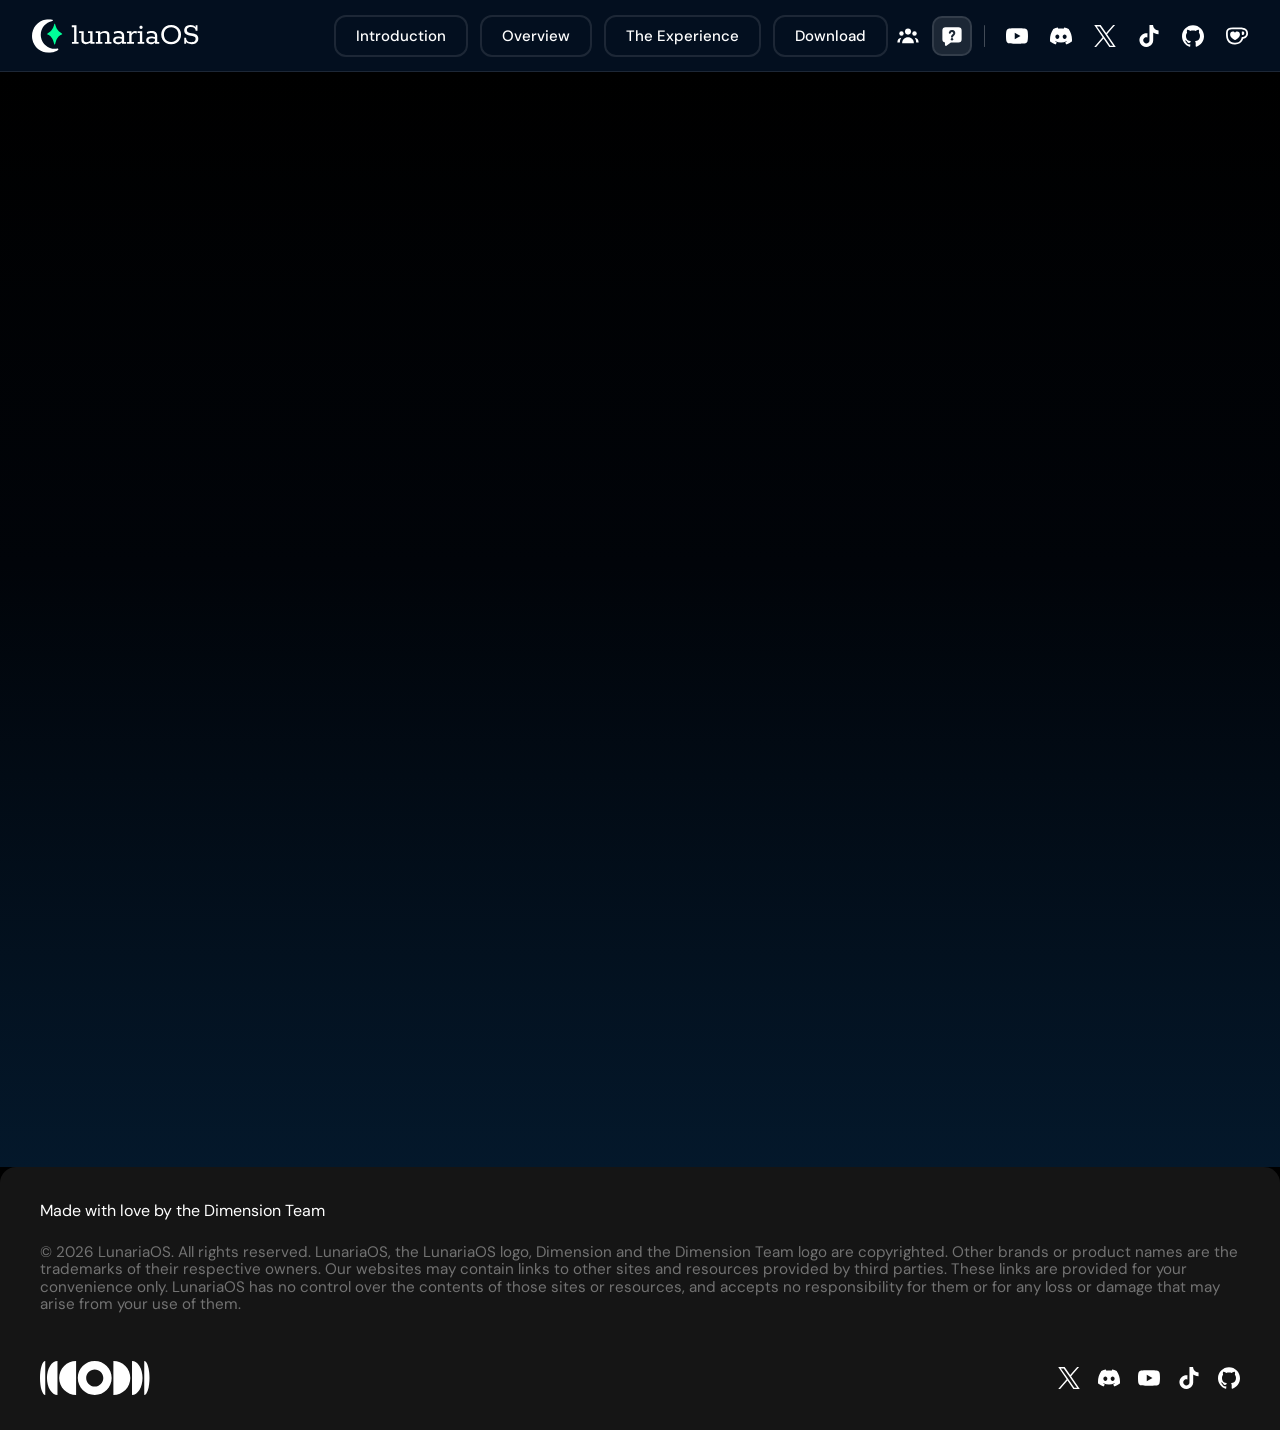
==== faq.html @ 9eed062e "part 1 of the LunariaOS website actual thing" ====
<!--
  Coded by: Maksieku
  Designed by: me
  Motion Videos: yet again, me (maksieku)
-->
<!DOCTYPE html>
<html lang="en">
<head>
  <meta charset="UTF-8">
  <meta name="viewport" content="width=device-width, initial-scale=1">
  <title>FAQ · LunariaOS</title>
  <link rel="icon" type="image/svg+xml" href="logos/los_favicon.svg">
  <link rel="preconnect" href="https://fonts.googleapis.com">
  <link rel="preconnect" href="https://fonts.gstatic.com" crossorigin>
  <link rel="stylesheet" href="https://fonts.googleapis.com/css2?family=DM+Sans:wght@400;500;600;700&display=swap">
  <link rel="stylesheet" href="style.css">
  <script>
    try {
      if (localStorage.getItem('lunaria-theme') === 'dark') document.documentElement.classList.add('theme-dark');
      if (sessionStorage.getItem('lunaria-skip-intro')) {
        sessionStorage.removeItem('lunaria-skip-intro');
        document.documentElement.classList.add('no-intro');
      }
    } catch (error) {}
  </script>
</head>
<body class="page-team">
  <svg class="icon-sprite" aria-hidden="true" focusable="false">
    <symbol id="icon-team" viewBox="0 0 24 24"><circle cx="12" cy="7.2" r="3.3"/><path d="M5.6 20c0-3.9 2.8-6.6 6.4-6.6s6.4 2.7 6.4 6.6z"/><circle cx="4.9" cy="9.3" r="2.4"/><path d="M0.4 18.8c0-2.8 1.8-4.7 4.3-4.9a8.6 8.6 0 0 0-1.6 4.9v.4H.4z"/><circle cx="19.1" cy="9.3" r="2.4"/><path d="M23.6 18.8c0-2.8-1.8-4.7-4.3-4.9a8.6 8.6 0 0 1 1.6 4.9v.4h2.7z"/></symbol>
    <symbol id="icon-youtube" viewBox="0 0 24 24"><path d="M23.498 6.186a3.016 3.016 0 0 0-2.122-2.136C19.505 3.545 12 3.545 12 3.545s-7.505 0-9.377.505A3.017 3.017 0 0 0 .502 6.186C0 8.07 0 12 0 12s0 3.93.502 5.814a3.016 3.016 0 0 0 2.122 2.136c1.871.505 9.376.505 9.376.505s7.505 0 9.377-.505a3.015 3.015 0 0 0 2.122-2.136C24 15.93 24 12 24 12s0-3.93-.502-5.814zM9.545 15.568V8.432L15.818 12l-6.273 3.568z"/></symbol>
    <symbol id="icon-discord" viewBox="0 0 24 24"><path d="M20.317 4.3698a19.7913 19.7913 0 00-4.8851-1.5152.0741.0741 0 00-.0785.0371c-.211.3753-.4447.8648-.6083 1.2495-1.8447-.2762-3.68-.2762-5.4868 0-.1636-.3933-.4058-.8742-.6177-1.2495a.077.077 0 00-.0785-.037 19.7363 19.7363 0 00-4.8852 1.515.0699.0699 0 00-.0321.0277C.5334 9.0458-.319 13.5799.0992 18.0578a.0824.0824 0 00.0312.0561c2.0528 1.5076 4.0413 2.4228 5.9929 3.0294a.0777.0777 0 00.0842-.0276c.4616-.6304.8731-1.2952 1.226-1.9942a.076.076 0 00-.0416-.1057c-.6528-.2476-1.2743-.5495-1.8722-.8923a.077.077 0 01-.0076-.1277c.1258-.0943.2517-.1923.3718-.2914a.0743.0743 0 01.0776-.0105c3.9278 1.7933 8.18 1.7933 12.0614 0a.0739.0739 0 01.0785.0095c.1202.099.246.1981.3728.2924a.077.077 0 01-.0066.1276 12.2986 12.2986 0 01-1.873.8914.0766.0766 0 00-.0407.1067c.3604.698.7719 1.3628 1.225 1.9932a.076.076 0 00.0842.0286c1.961-.6067 3.9495-1.5219 6.0023-3.0294a.077.077 0 00.0313-.0552c.5004-5.177-.8382-9.6739-3.5485-13.6604a.061.061 0 00-.0312-.0286zM8.02 15.3312c-1.1825 0-2.1569-1.0857-2.1569-2.419 0-1.3332.9555-2.4189 2.157-2.4189 1.2108 0 2.1757 1.0952 2.1568 2.419 0 1.3332-.9555 2.4189-2.1569 2.4189zm7.9748 0c-1.1825 0-2.1569-1.0857-2.1569-2.419 0-1.3332.9554-2.4189 2.1569-2.4189 1.2108 0 2.1757 1.0952 2.1568 2.419 0 1.3332-.946 2.4189-2.1568 2.4189Z"/></symbol>
    <symbol id="icon-x" viewBox="0 0 24 24"><path d="M14.234 10.162 22.977 0h-2.072l-7.591 8.824L7.251 0H.258l9.168 13.343L.258 24H2.33l8.016-9.318L16.749 24h6.993zm-2.837 3.299-.929-1.329L3.076 1.56h3.182l5.965 8.532.929 1.329 7.754 11.09h-3.182z"/></symbol>
    <symbol id="icon-tiktok" viewBox="0 0 24 24"><path d="M12.525.02c1.31-.02 2.61-.01 3.91-.02.08 1.53.63 3.09 1.75 4.17 1.12 1.11 2.7 1.62 4.24 1.79v4.03c-1.44-.05-2.89-.35-4.2-.97-.57-.26-1.1-.59-1.62-.93-.01 2.92.01 5.84-.02 8.75-.08 1.4-.54 2.79-1.35 3.94-1.31 1.92-3.58 3.17-5.91 3.21-1.43.08-2.86-.31-4.08-1.03-2.02-1.19-3.44-3.37-3.65-5.71-.02-.5-.03-1-.01-1.49.18-1.9 1.12-3.72 2.58-4.96 1.66-1.44 3.98-2.13 6.15-1.72.02 1.48-.04 2.96-.04 4.44-.99-.32-2.15-.23-3.02.37-.63.41-1.11 1.04-1.36 1.75-.21.51-.15 1.07-.14 1.61.24 1.64 1.82 3.02 3.5 2.87 1.12-.01 2.19-.66 2.77-1.61.19-.33.4-.67.41-1.06.1-1.79.06-3.57.07-5.36.01-4.03-.01-8.05.02-12.07z"/></symbol>
    <symbol id="icon-kofi" viewBox="0 0 24 24"><path d="M11.351 2.715c-2.7 0-4.986.025-6.83.26C2.078 3.285 0 5.154 0 8.61c0 3.506.182 6.13 1.585 8.493 1.584 2.701 4.233 4.182 7.662 4.182h.83c4.209 0 6.494-2.234 7.637-4a9.5 9.5 0 0 0 1.091-2.338C21.792 14.688 24 12.22 24 9.208v-.415c0-3.247-2.13-5.507-5.792-5.87-1.558-.156-2.65-.208-6.857-.208m0 1.947c4.208 0 5.09.052 6.571.182 2.624.311 4.13 1.584 4.13 4v.39c0 2.156-1.792 3.844-3.87 3.844h-.935l-.156.649c-.208 1.013-.597 1.818-1.039 2.546-.909 1.428-2.545 3.064-5.922 3.064h-.805c-2.571 0-4.831-.883-6.078-3.195-1.09-2-1.298-4.155-1.298-7.506 0-2.181.857-3.402 3.012-3.714 1.533-.233 3.559-.26 6.39-.26m6.547 2.287c-.416 0-.65.234-.65.546v2.935c0 .311.234.545.65.545 1.324 0 2.051-.754 2.051-2s-.727-2.026-2.052-2.026m-10.39.182c-1.818 0-3.013 1.48-3.013 3.142 0 1.533.858 2.857 1.949 3.897.727.701 1.87 1.429 2.649 1.896a1.47 1.47 0 0 0 1.507 0c.78-.467 1.922-1.195 2.623-1.896 1.117-1.039 1.974-2.364 1.974-3.897 0-1.662-1.247-3.142-3.039-3.142-1.065 0-1.792.545-2.338 1.298-.493-.753-1.246-1.298-2.312-1.298"/></symbol>
    <symbol id="icon-github" viewBox="0 0 24 24"><path d="M12 .297c-6.63 0-12 5.373-12 12 0 5.303 3.438 9.8 8.205 11.385.6.113.82-.258.82-.577 0-.285-.01-1.04-.015-2.04-3.338.724-4.042-1.61-4.042-1.61C4.422 18.07 3.633 17.7 3.633 17.7c-1.087-.744.084-.729.084-.729 1.205.084 1.838 1.236 1.838 1.236 1.07 1.835 2.809 1.305 3.495.998.108-.776.417-1.305.76-1.605-2.665-.3-5.466-1.332-5.466-5.93 0-1.31.465-2.38 1.235-3.22-.135-.303-.54-1.523.105-3.176 0 0 1.005-.322 3.3 1.23.96-.267 1.98-.399 3-.405 1.02.006 2.04.138 3 .405 2.28-1.552 3.285-1.23 3.285-1.23.645 1.653.24 2.873.12 3.176.765.84 1.23 1.91 1.23 3.22 0 4.61-2.805 5.625-5.475 5.92.42.36.81 1.096.81 2.22 0 1.606-.015 2.896-.015 3.286 0 .315.21.69.825.57C20.565 22.092 24 17.592 24 12.297c0-6.627-5.373-12-12-12"/></symbol>
  </svg>

  <header class="topbar">
    <a class="logo" href="index.html">
      <img class="logo-img logo-general" src="logos/lunariaos_general_logo.svg" alt="LunariaOS">
      <img class="logo-img logo-white" src="logos/lunariaos_white_logo.svg" alt="">
    </a>

    <button class="menu-toggle" type="button" aria-label="Open menu" aria-expanded="false" aria-controls="topbar-menu">
      <span class="menu-toggle-bars" aria-hidden="true"><span></span><span></span><span></span></span>
    </button>

    <div class="topbar-menu" id="topbar-menu">
      <nav class="nav" aria-label="Main navigation">
        <button class="nav-btn" type="button" data-target="introduction">Introduction</button>
        <button class="nav-btn" type="button" data-target="overview">Overview</button>
        <button class="nav-btn" type="button" data-target="experience">The Experience</button>
        <button class="nav-btn" type="button" data-target="download">Download</button>
      </nav>

      <div class="socials">
        <a class="social-btn social-btn--page" href="team.html" aria-label="The team">
          <svg viewBox="0 0 24 24" aria-hidden="true" focusable="false"><use href="#icon-team"/></svg>
        </a>
        <a class="social-btn social-btn--page" href="faq.html" aria-label="Frequently asked questions" aria-current="page">
          <svg viewBox="0 0 24 24" aria-hidden="true" focusable="false"><mask id="faq-icon-mask"><path fill="#fff" d="M5 2.5h14A3.5 3.5 0 0 1 22.5 6v9.5a3.5 3.5 0 0 1-3.5 3.5h-8.2l-4.9 3.6c-.7.5-1.6 0-1.6-.8V19a3.5 3.5 0 0 1-2.8-3.5V6A3.5 3.5 0 0 1 5 2.5z"/><path d="M9.6 8.4a2.5 2.5 0 0 1 4.9.7c0 1.7-2.5 2.1-2.5 3.6" fill="none" stroke="#000" stroke-width="2.2" stroke-linecap="round" stroke-linejoin="round"/><circle cx="12" cy="15.5" r="1.3" fill="#000"/></mask><rect width="24" height="24" fill="currentColor" mask="url(#faq-icon-mask)"/></svg>
        </a>
        <span class="socials-divider" aria-hidden="true"></span>
        <a class="social-btn" href="https://www.youtube.com/@ameosbydimension" target="_blank" rel="noopener noreferrer" aria-label="YouTube">
          <svg viewBox="0 0 24 24" aria-hidden="true" focusable="false"><use href="#icon-youtube"/></svg>
        </a>
        <a class="social-btn" href="https://discord.gg/k6UEKpXW3" target="_blank" rel="noopener noreferrer" aria-label="Discord">
          <svg viewBox="0 0 24 24" aria-hidden="true" focusable="false"><use href="#icon-discord"/></svg>
        </a>
        <a class="social-btn" href="https://x.com/LunariaOS" target="_blank" rel="noopener noreferrer" aria-label="X">
          <svg viewBox="0 0 24 24" aria-hidden="true" focusable="false"><use href="#icon-x"/></svg>
        </a>
        <a class="social-btn" href="https://www.tiktok.com/@lunariaos" target="_blank" rel="noopener noreferrer" aria-label="TikTok">
          <svg viewBox="0 0 24 24" aria-hidden="true" focusable="false"><use href="#icon-tiktok"/></svg>
        </a>
        <a class="social-btn" href="https://github.com/DimensionTeam" target="_blank" rel="noopener noreferrer" aria-label="GitHub">
          <svg viewBox="0 0 24 24" aria-hidden="true" focusable="false"><use href="#icon-github"/></svg>
        </a>
        <a class="social-btn social-btn--donate" href="https://ko-fi.com/lunariaos" target="_blank" rel="noopener noreferrer" aria-label="Donate on Ko-fi">
          <svg viewBox="0 0 24 24" aria-hidden="true" focusable="false"><use href="#icon-kofi"/></svg>
        </a>
      </div>
    </div>
  </header>

  <main>
    <section class="panel faq" id="faq" data-reveal>
      <div class="team-stars" aria-hidden="true"></div>

      <div class="team-head">
        <img class="page-icon reveal" src="icons/faq.svg" alt="">
        <h1 class="team-title reveal">Frequently asked questions</h1>
        <p class="team-text reveal">Everything you might want to know about LunariaOS. Can’t find your answer? <a class="faq-ask" href="#faq-join">Ask us on Discord.</a></p>
      </div>

      <div class="faq-list">
        <details class="faq-item reveal" style="--delay: 0.20s">
          <summary class="faq-question">
            <span>Will LunariaOS be Open-Source?</span>
            <svg class="faq-chevron" viewBox="0 0 24 24" aria-hidden="true" focusable="false"><path d="M6 9l6 6 6-6"/></svg>
          </summary>
          <p class="faq-answer">Yes, we are planning to release LunariaOS for free and Open Source for everyone. Our GitHub Organisation is available <a href="https://github.com/DimensionTeam" target="_blank" rel="noopener noreferrer">here</a>. Please keep in mind that <a href="https://ko-fi.com/lunariaos" target="_blank" rel="noopener noreferrer">donating to us</a> can speed up the development process and release LunariaOS faster!</p>
        </details>
        <details class="faq-item reveal" style="--delay: 0.25s">
          <summary class="faq-question">
            <span>What is LunariaOS?</span>
            <svg class="faq-chevron" viewBox="0 0 24 24" aria-hidden="true" focusable="false"><path d="M6 9l6 6 6-6"/></svg>
          </summary>
          <div class="faq-answer">
            <p>LunariaOS is a new Linux distribution built on Debian, created by the Dimension Team. It brings a brand new, unique design with beautifully crafted apps and lively animations across the whole system, all made with user experience in mind.</p>
            <p>Under the hood, it’s built to stay smooth and fast while running efficiently on minimal RAM and CPU.</p>
            <p>LunariaOS is a community designed Operating System, this means that no big company is working on it. Only a couple of developers and designers determined to create a next generation OS experience that makes you see more possibilities.</p>
          </div>
        </details>
        <details class="faq-item reveal" style="--delay: 0.30s">
          <summary class="faq-question">
            <span>Is LunariaOS a real operating system?</span>
            <svg class="faq-chevron" viewBox="0 0 24 24" aria-hidden="true" focusable="false"><path d="M6 9l6 6 6-6"/></svg>
          </summary>
          <p class="faq-answer">Absolutely! LunariaOS has been in active development since day one. Every month we put together Developer Builds to catch bugs and report them, so the system keeps getting better. If you’d like to see LunariaOS run on actual hardware, follow our Social Medias like TikTok (<a href="https://www.tiktok.com/@lunariaos" target="_blank" rel="noopener noreferrer">@lunariaos</a>, <a href="https://www.tiktok.com/@maksieku.tech" target="_blank" rel="noopener noreferrer">@maksieku.tech</a>) or our <a href="https://discord.gg/k6UEKpXW3" target="_blank" rel="noopener noreferrer">Discord Server</a>, where we’re planning to openly show our development.</p>
        </details>
        <details class="faq-item reveal" style="--delay: 0.35s">
          <summary class="faq-question">
            <span>When will LunariaOS be released?</span>
            <svg class="faq-chevron" viewBox="0 0 24 24" aria-hidden="true" focusable="false"><path d="M6 9l6 6 6-6"/></svg>
          </summary>
          <p class="faq-answer">We’re still quite far from the first release, so there’s no release date yet, not even for us. You can most likely expect news around early 2027 for announcing a Developer Beta. To hear it first, <a href="https://discord.gg/k6UEKpXW3" target="_blank" rel="noopener noreferrer">join our Discord server</a>.</p>
        </details>
        <details class="faq-item reveal" style="--delay: 0.40s">
          <summary class="faq-question">
            <span>Can I run Windows apps on LunariaOS?</span>
            <svg class="faq-chevron" viewBox="0 0 24 24" aria-hidden="true" focusable="false"><path d="M6 9l6 6 6-6"/></svg>
          </summary>
          <p class="faq-answer">Yes. LunariaOS comes with Wine built in, so you can run Windows apps out of the box.</p>
        </details>
        <details class="faq-item reveal" style="--delay: 0.45s">
          <summary class="faq-question">
            <span>Will LunariaOS run well on my PC?</span>
            <svg class="faq-chevron" viewBox="0 0 24 24" aria-hidden="true" focusable="false"><path d="M6 9l6 6 6-6"/></svg>
          </summary>
          <p class="faq-answer">LunariaOS is built to stay smooth while running efficiently on minimal RAM and CPU, for fast and reliable performance.</p>
        </details>
        <details class="faq-item reveal" style="--delay: 0.50s">
          <summary class="faq-question">
            <span>Are the apps and animations on this website real?</span>
            <svg class="faq-chevron" viewBox="0 0 24 24" aria-hidden="true" focusable="false"><path d="M6 9l6 6 6-6"/></svg>
          </summary>
          <div class="faq-answer">
            <p>The previews on this website are simulated to show the design of LunariaOS while it is still in development.</p>
            <p>As we’re trying our best to recreate the animations from the actual system, small details may be different from the actual experience.</p>
          </div>
        </details>
        <details class="faq-item reveal" style="--delay: 0.55s">
          <summary class="faq-question">
            <span>Who is making LunariaOS?</span>
            <svg class="faq-chevron" viewBox="0 0 24 24" aria-hidden="true" focusable="false"><path d="M6 9l6 6 6-6"/></svg>
          </summary>
          <p class="faq-answer">LunariaOS is made by the Dimension Team, a small group of developers and designers based in Poland, best known for creating AmeOS. <a href="team.html">Meet the team</a>.</p>
        </details>
        <details class="faq-item reveal" style="--delay: 0.60s">
          <summary class="faq-question">
            <span>Where is LunariaOS from?</span>
            <svg class="faq-chevron" viewBox="0 0 24 24" aria-hidden="true" focusable="false"><path d="M6 9l6 6 6-6"/></svg>
          </summary>
          <p class="faq-answer">LunariaOS comes from Poland, where its creator and project manager, Maksieku, is based. That’s why you’ll spot plenty of nods to the Polish community along the way.</p>
        </details>
        <details class="faq-item reveal" style="--delay: 0.65s">
          <summary class="faq-question">
            <span>How can I support the project?</span>
            <svg class="faq-chevron" viewBox="0 0 24 24" aria-hidden="true" focusable="false"><path d="M6 9l6 6 6-6"/></svg>
          </summary>
          <p class="faq-answer">You can support us by <a href="https://ko-fi.com/lunariaos" target="_blank" rel="noopener noreferrer">donating on Ko-fi</a>. Every contribution goes straight to the team. We would be really happy if you’d share LunariaOS with your friends, on social media, or anywhere else people might love it! You can also <a href="https://discord.gg/k6UEKpXW3" target="_blank" rel="noopener noreferrer">join our Discord server</a> to follow development and share your feedback.</p>
        </details>
        <details class="faq-item reveal" style="--delay: 0.70s">
          <summary class="faq-question">
            <span>Can I join the team?</span>
            <svg class="faq-chevron" viewBox="0 0 24 24" aria-hidden="true" focusable="false"><path d="M6 9l6 6 6-6"/></svg>
          </summary>
          <p class="faq-answer">Of course! Talk to us on our <a href="https://discord.gg/k6UEKpXW3" target="_blank" rel="noopener noreferrer">Discord server</a> and tell us what you would like to help with.</p>
        </details>
      </div>

      <div class="team-join-wrap reveal" id="faq-join">
        <a class="team-join" href="https://discord.gg/k6UEKpXW3" target="_blank" rel="noopener noreferrer">
          <span class="btn-dots" aria-hidden="true"></span>
          <span class="btn-label">Still have questions? Ask us on our Discord Server!</span>
        </a>
      </div>
    </section>
  </main>

  <footer class="footer">
    <div class="footer-inner">
      <p class="footer-credit">Made with love by the Dimension Team</p>
      <p class="footer-legal">© 2026 LunariaOS. All rights reserved. LunariaOS, the LunariaOS logo, Dimension and the Dimension Team logo are copyrighted. Other brands or product names are the trademarks of their respective owners. Our websites may contain links to other sites and resources provided by third parties. These links are provided for your convenience only. LunariaOS has no control over the contents of those sites or resources, and accepts no responsibility for them or for any loss or damage that may arise from your use of them.</p>
      <div class="footer-bottom">
        <div class="footer-brand">
          <button class="footer-logo-btn" type="button" aria-label="Dimension Team">
            <img class="footer-logo" src="logos/dimension.svg" alt="">
          </button>
          <img class="footer-love" src="logos/madewithlove.svg" alt="" aria-hidden="true">
        </div>
        <div class="footer-socials">
          <a class="social-btn" href="https://x.com/LunariaOS" target="_blank" rel="noopener noreferrer" aria-label="X">
            <svg viewBox="0 0 24 24" aria-hidden="true" focusable="false"><use href="#icon-x"/></svg>
          </a>
          <a class="social-btn" href="https://discord.gg/k6UEKpXW3" target="_blank" rel="noopener noreferrer" aria-label="Discord">
            <svg viewBox="0 0 24 24" aria-hidden="true" focusable="false"><use href="#icon-discord"/></svg>
          </a>
          <a class="social-btn" href="https://www.youtube.com/@ameosbydimension" target="_blank" rel="noopener noreferrer" aria-label="YouTube">
            <svg viewBox="0 0 24 24" aria-hidden="true" focusable="false"><use href="#icon-youtube"/></svg>
          </a>
          <a class="social-btn" href="https://www.tiktok.com/@lunariaos" target="_blank" rel="noopener noreferrer" aria-label="TikTok">
            <svg viewBox="0 0 24 24" aria-hidden="true" focusable="false"><use href="#icon-tiktok"/></svg>
          </a>
          <a class="social-btn" href="https://github.com/DimensionTeam" target="_blank" rel="noopener noreferrer" aria-label="GitHub">
            <svg viewBox="0 0 24 24" aria-hidden="true" focusable="false"><use href="#icon-github"/></svg>
          </a>
        </div>
      </div>
    </div>
  </footer>

  <div class="donate-modal" id="donate-modal" aria-hidden="true">
    <div class="donate-dialog" role="dialog" aria-modal="true" aria-labelledby="donate-title" aria-describedby="donate-text">
      <img class="donate-icon" src="logos/moedonate.svg" alt="">
      <h2 class="donate-title" id="donate-title">Want to donate to us?</h2>
      <p class="donate-text" id="donate-text">Your donation helps LunariaOS grow and support everyone involved in the project. All contributions go straight to the team, without exception.</p>
      <a class="donate-confirm" href="https://ko-fi.com/lunariaos" target="_blank" rel="noopener noreferrer">Redirect to Ko-Fi</a>
      <button class="donate-dismiss" type="button">Maybe next time...</button>
    </div>
  </div>

  <script src="script.js"></script>
</body>
</html>
---- style.css ----
/*
  Coded by: Maksieku
  Designed by: me
  Motion Videos: yet again, me (maksieku)
*/

/* what are you exactly looking for? */
:root {
  --topbar-bg: #030F1F;
  --topbar-border-color: rgba(255, 255, 255, 0.1);
  --nav-border-color: rgba(255, 255, 255, 0.1);
  --nav-active-fill: rgba(255, 255, 255, 0.1);
  --topbar-min-height: 72px;
  --topbar-h: 72px;
  --logo-height: 36px;
  --ink: #040C2B;
  --font-main: "DM Sans", system-ui, -apple-system, "Segoe UI", Roboto, sans-serif;
}

@property --disc-top {
  syntax: '<color>';
  inherits: false;
  initial-value: #006FFF;
}

@property --disc-bottom {
  syntax: '<color>';
  inherits: false;
  initial-value: #002E6B;
}

@property --donate-top {
  syntax: '<color>';
  inherits: false;
  initial-value: #21AAFF;
}

@property --donate-bottom {
  syntax: '<color>';
  inherits: false;
  initial-value: #006FFF;
}

*,
*::before,
*::after {
  box-sizing: border-box;
}

html {
  scroll-padding-top: var(--topbar-h);
}

body {
  margin: 0;
  padding-top: var(--topbar-h);
  font-family: var(--font-main);
  background: #ffffff;
  transition: background-color 0.6s ease;
}

.topbar {
  position: fixed;
  top: 0;
  left: 0;
  right: 0;
  z-index: 100;
  display: grid;
  grid-template-columns: 1fr auto 1fr;
  align-items: center;
  min-height: var(--topbar-min-height);
  padding: 0 clamp(16px, 2.5vw, 32px);
  background: var(--topbar-bg);
  border-bottom: 1.5px solid var(--topbar-border-color);
  animation: topbar-in 0.8s cubic-bezier(0.22, 1, 0.36, 1);
}

@keyframes topbar-in {
  from {
    transform: translateY(-100%);
  }
  to {
    transform: translateY(0);
  }
}

.no-intro .topbar {
  animation: none;
}

.logo {
  position: relative;
  display: block;
  justify-self: start;
  height: var(--logo-height);
}

.logo-img {
  display: block;
  height: 100%;
  width: auto;
  transition: opacity 1s ease;
}

.logo-white {
  position: absolute;
  top: 0;
  left: 0;
  opacity: 0;
}

.logo.is-swapped .logo-general,
.logo:focus-visible .logo-general {
  opacity: 0;
}

.logo.is-swapped .logo-white,
.logo:focus-visible .logo-white {
  opacity: 1;
}

@media (hover: hover) {
  .logo:hover .logo-general {
    opacity: 0;
  }

  .logo:hover .logo-white {
    opacity: 1;
  }
}

.nav {
  display: flex;
  gap: 12px;
  justify-self: center;
}

.nav-btn {
  padding: 10px 20px;
  font: 500 15px/1.2 var(--font-main);
  color: #ffffff;
  background: transparent;
  border: 2px solid var(--nav-border-color);
  border-radius: 12px;
  cursor: pointer;
  transition: background-color 0.2s ease;
}

.nav-btn[aria-current="true"] {
  background: var(--nav-active-fill);
}

.topbar-menu {
  display: contents;
}

.menu-toggle {
  display: none;
}

.socials {
  display: flex;
  justify-self: end;
  gap: 4px;
  margin-right: -9px;
}

.socials-divider {
  align-self: center;
  width: 1.5px;
  height: 22px;
  margin: 0 8px;
  border-radius: 1px;
  background: rgba(255, 255, 255, 0.25);
}

.social-btn {
  display: grid;
  place-items: center;
  width: 40px;
  height: 40px;
  color: #ffffff;
  border-radius: 10px;
  transition: transform 0.25s ease;
}

.social-btn svg {
  width: 22px;
  height: 22px;
  fill: currentColor;
}

.social-btn--page {
  border: 2px solid transparent;
  transition: transform 0.25s ease, background-color 0.2s ease, border-color 0.2s ease;
}

.social-btn--page[aria-current="page"] {
  background: var(--nav-active-fill);
  border-color: var(--nav-border-color);
}

.social-btn:hover,
.social-btn:focus-visible {
  transform: translateY(-3px);
}

.logo:focus-visible,
.nav-btn:focus-visible,
.social-btn:focus-visible {
  outline: 2px solid rgba(255, 255, 255, 0.7);
  outline-offset: 2px;
}

.panel {
  min-height: calc(100vh - var(--topbar-h));
  min-height: calc(100svh - var(--topbar-h));
}

.hero {
  --u: min(1vw, calc((100vh - var(--topbar-h)) / 58.1));
  --hero-pad-y: clamp(16px, calc(var(--u) * 1.8), 40px);
  --media-size: min(calc(100vh - var(--topbar-h) - 2 * var(--hero-pad-y)), 53vw);
  position: relative;
  display: grid;
  grid-template-columns: minmax(0, max-content) auto;
  justify-content: center;
  align-items: center;
  column-gap: clamp(16px, calc(var(--u) * 6), 110px);
  padding: var(--hero-pad-y) 3.3vw var(--hero-pad-y) 4.3vw;
  background: #ffffff;
  color: var(--ink);
  transition: background-color 0.6s ease, color 0.6s ease;
}

.hero-text {
  padding-top: calc(var(--u) * 0.7);
}

.hero-title {
  margin: 0;
  font-size: clamp(2.75rem, calc(var(--u) * 5.24), 8rem);
  font-weight: 700;
  line-height: 1;
}

.hero-subtitle {
  margin: clamp(8px, calc(var(--u) * 1.2), 24px) 0 0;
  font-size: clamp(1.05rem, calc(var(--u) * 1.72), 2rem);
  font-weight: 400;
  line-height: 1.4;
}

.hero-actions {
  --btn-h: clamp(40px, calc(var(--u) * 3.55), 64px);
  display: flex;
  flex-wrap: wrap;
  align-items: center;
  gap: clamp(8px, calc(var(--u) * 0.95), 16px);
  margin-top: clamp(32px, calc(var(--u) * 7.15), 120px);
}

.btn {
  position: relative;
  display: inline-flex;
  align-items: center;
  justify-content: center;
  gap: calc(var(--btn-h) * 0.18);
  height: var(--btn-h);
  padding: 0 calc(var(--btn-h) * 0.32);
  border-radius: 999px;
  font-size: calc(var(--btn-h) * 0.322);
  font-weight: 500;
  line-height: 1;
  white-space: nowrap;
  text-decoration: none;
}

.hero-actions .btn,
.download-actions .btn {
  transform: translate(var(--pull-x, 0px), var(--pull-y, 0px));
  transition: transform 0.6s cubic-bezier(0.22, 1, 0.36, 1), color 0.2s ease, background-color 0.2s ease, border-color 0.2s ease;
}

.download-actions .btn-discord {
  transition: transform 0.6s cubic-bezier(0.22, 1, 0.36, 1), --disc-top 0.3s ease, --disc-bottom 0.3s ease;
}

.hero-actions .btn.is-pulled,
.hero-actions .btn.is-pushed,
.download-actions .btn.is-pulled,
.download-actions .btn.is-pushed {
  transition-duration: 0.18s, 0.2s, 0.2s, 0.2s;
  transition-timing-function: ease-out, ease, ease, ease;
}

.download-actions .btn-discord.is-pulled,
.download-actions .btn-discord.is-pushed {
  transition-duration: 0.18s, 0.3s, 0.3s;
}

.btn:focus-visible {
  outline: 2px solid var(--ink);
  outline-offset: 3px;
}

.btn-label,
.btn-icon {
  position: relative;
}

.btn-explore {
  padding-inline: calc(var(--btn-h) * 0.42);
  overflow: hidden;
  isolation: isolate;
  color: #ffffff;
  --explore-shade: rgba(0, 0, 0, 0.15);
  background:
    linear-gradient(var(--explore-shade), var(--explore-shade)),
    linear-gradient(180deg, #00A0F0 0%, #003CFF 100%);
  text-shadow: 0 0 0.96px rgba(74, 0, 117, 0.51);
}

.btn-dots {
  position: absolute;
  inset: 0;
  opacity: 0;
  pointer-events: none;
  transition: opacity 0.12s ease-out;
}

.btn-explore:hover .btn-dots,
.btn-explore:focus-visible .btn-dots {
  opacity: 1;
  transition-duration: 0.4s;
}

.dot {
  position: absolute;
  top: calc(100% + 2px);
  left: var(--x);
  width: var(--size);
  height: var(--size);
  border-radius: 50%;
  background: rgba(255, 255, 255, 0.45);
  box-shadow: 0 0 3px rgba(255, 255, 255, 0.3);
  animation: dot-rise var(--duration) linear var(--delay) infinite paused;
}

.btn-explore:hover .dot,
.btn-explore:focus-visible .dot {
  animation-play-state: running;
}

@keyframes dot-rise {
  from {
    transform: translateY(0);
  }
  to {
    transform: translateY(calc(-1 * (var(--btn-h) + 6px)));
  }
}

.btn-donate {
  color: var(--ink);
  border: 1.5px solid var(--ink);
  transition: color 0.2s ease, background-color 0.2s ease, border-color 0.2s ease;
}

.btn-donate:hover,
.btn-donate:focus-visible {
  color: #ffffff;
  background-color: var(--ink);
  border-color: #ffffff;
}

.btn-icon {
  width: calc(var(--btn-h) * 0.466);
  height: auto;
  fill: currentColor;
}

.hero-media {
  position: relative;
  width: var(--media-size);
  height: var(--media-size);
}

.hero-media > video {
  display: block;
  width: 100%;
  height: 100%;
  object-fit: contain;
}

.hero-media > video {
  position: absolute;
  inset: 0;
}

.scroll-hint {
  --hu: clamp(8.7px, var(--u), 15px);
  position: absolute;
  left: 0;
  right: 0;
  bottom: calc(var(--hero-pad-y) + var(--u) * 0.4);
  display: flex;
  align-items: center;
  justify-content: center;
  gap: calc(var(--hu) * 0.63);
  font-size: calc(var(--hu) * 1.38);
  font-weight: 500;
  line-height: 1;
  color: #000000;
  opacity: 0.5;
  pointer-events: none;
  animation: hint-jump 5s infinite;
}

.scroll-text--mobile {
  display: none;
}

.scroll-arrow {
  display: block;
  width: calc(var(--hu) * 2.094);
  height: calc(var(--hu) * 2.094);
  overflow: hidden;
  -webkit-mask-image: linear-gradient(to bottom, transparent 0%, #000 28%, #000 72%, transparent 100%);
  mask-image: linear-gradient(to bottom, transparent 0%, #000 28%, #000 72%, transparent 100%);
}

.scroll-arrow svg {
  display: block;
  width: 100%;
  height: 200%;
  fill: none;
  stroke: currentColor;
  stroke-width: 2.4;
  stroke-linecap: round;
  stroke-linejoin: round;
  animation: arrow-flow 1.8s cubic-bezier(0.5, 0, 0.2, 1) infinite;
}

@keyframes arrow-flow {
  from {
    transform: translateY(-50%);
  }
  70%,
  to {
    transform: translateY(0);
  }
}

@keyframes hint-jump {
  0% {
    transform: translateY(0);
    animation-timing-function: ease-out;
  }
  2.8% {
    transform: translateY(max(6px, calc(var(--u) * 0.7)));
    animation-timing-function: ease-in-out;
  }
  20% {
    transform: translateY(0);
    animation-timing-function: ease-out;
  }
  22.8% {
    transform: translateY(max(6px, calc(var(--u) * 0.7)));
    animation-timing-function: ease-in-out;
  }
  40%,
  100% {
    transform: translateY(0);
  }
}

.showcase {
  --u: min(1vw, calc((100vh - var(--topbar-h)) / 56.1));
  --text-width: 50.5;
  --media-aspect: 612 / 350;
  --media-width: 53.7;
  --gap-media: 3.1;
  --gap-note: 3.2;
  --title-tracking: -0.066em;
  display: flex;
  flex-direction: column;
  align-items: center;
  justify-content: center;
  padding: calc(var(--u) * 2.5) 4vw;
  background: linear-gradient(180deg, #151410 0%, #000000 55%);
  color: #ffffff;
  text-align: center;
}

.showcase--fluidity {
  --text-width: 52.2;
  --media-aspect: 617 / 387;
  --media-width: 54;
  --gap-media: 2.2;
  --gap-note: 2.45;
  --title-tracking: -0.052em;
  background: linear-gradient(180deg, #001211 0%, #000000 55%);
}

.showcase-head {
  display: contents;
}

.showcase-title {
  --delay: 0s;
  margin: 0;
  font-size: calc(var(--u) * 3.16);
  font-weight: 700;
  line-height: 1.2;
  letter-spacing: var(--title-tracking);
}

.showcase-subtitle {
  --delay: 0.12s;
  max-width: calc(var(--u) * var(--text-width));
  margin: calc(var(--u) * 1.15) 0 0;
  font-size: calc(var(--u) * 1.385);
  line-height: 1.39;
  color: rgba(255, 255, 255, 0.5);
}

.showcase-media {
  --delay: 0.26s;
  --from: translateY(max(32px, calc(var(--u) * 5))) scale(0.93);
  position: relative;
  width: calc(var(--u) * var(--media-width));
  aspect-ratio: var(--media-aspect);
  margin-top: calc(var(--u) * var(--gap-media));
  border-radius: calc(var(--u) * 1.76 - 2px);
  overflow: hidden;
  isolation: isolate;
}

.video-placeholder {
  position: absolute;
  inset: 0;
  display: grid;
  place-items: center;
  background: linear-gradient(135deg, #e8f3ff 0%, #bcdcff 100%);
  color: rgba(4, 12, 43, 0.5);
  font-size: calc(var(--u) * 1.4);
  font-weight: 500;
}

.showcase-video {
  position: absolute;
  inset: 0;
  width: 100%;
  height: 100%;
  border-radius: inherit;
  object-fit: cover;
}

.showcase-note {
  --delay: 0.7s;
  --final-opacity: 0.5;
  margin: calc(var(--u) * var(--gap-note)) 0 0;
  font-size: calc(var(--u) * 1.37);
  opacity: var(--final-opacity);
}

.reveal {
  --from: translateY(max(18px, calc(var(--u) * 2.6)));
}

.js .reveal {
  opacity: 0;
  transform: var(--from);
}

.js .is-visible .reveal {
  opacity: var(--final-opacity, 1);
  transform: none;
  transition: opacity 0.9s ease, transform 1.1s cubic-bezier(0.22, 1, 0.36, 1);
  transition-delay: var(--delay, 0s);
}

.showcase--experience {
  --u: min(1vw, calc((100vh - var(--topbar-h)) / 58.3));
  --text-width: 60;
  --title-tracking: -0.054em;
  padding-top: calc(var(--u) * 3.6);
  padding-bottom: calc(var(--u) * 1.4);
  background: linear-gradient(180deg, #001C12 0%, #000000 100%);
}

.carousel {
  display: flex;
  flex-direction: column;
  align-items: center;
}

.carousel-stage {
  --delay: 0.26s;
  --from: translateY(max(32px, calc(var(--u) * 5))) scale(0.93);
  position: relative;
  width: calc(var(--u) * 49.8);
  aspect-ratio: 570 / 348;
  margin-top: calc(var(--u) * 3.35);
  border-radius: calc(var(--u) * 0.9);
  background: #ffffff;
  overflow: hidden;
  isolation: isolate;
}

.carousel-slide {
  position: absolute;
  inset: 0;
  visibility: hidden;
  pointer-events: none;
}

.carousel-slide.is-active,
.carousel-slide.is-leaving {
  visibility: visible;
}

.slide-video {
  position: absolute;
  inset: 0;
  width: 100%;
  height: 100%;
  object-fit: cover;
}

.carousel-captions {
  --delay: 0.5s;
  display: grid;
  justify-items: center;
  margin-top: calc(var(--u) * 3.4);
  text-align: center;
}

.carousel-caption {
  grid-area: 1 / 1;
  visibility: hidden;
}

.carousel-caption.is-active,
.carousel-caption.is-leaving {
  visibility: visible;
}

.caption-title {
  margin: 0;
  font-size: calc(var(--u) * 1.75);
  font-weight: 600;
  line-height: 1.25;
}

.caption-text {
  margin: calc(var(--u) * 0.8) 0 0;
  font-size: calc(var(--u) * 1.145);
  line-height: 1.4;
  color: rgba(255, 255, 255, 0.5);
}

.carousel-nav {
  --delay: 0.65s;
  --nu: clamp(8px, var(--u), 16px);
  display: flex;
  align-items: center;
  gap: calc(var(--nu) * 0.15);
  margin-top: calc(var(--u) * 1.7);
}

.carousel-arrow {
  display: grid;
  place-items: center;
  width: calc(var(--nu) * 2);
  height: calc(var(--nu) * 2.2);
  padding: 0;
  border: 0;
  background: none;
  color: rgba(255, 255, 255, 0.7);
  cursor: pointer;
  transition: color 0.2s ease;
}

.carousel-arrow:hover,
.carousel-arrow:focus-visible {
  color: #ffffff;
}

.carousel-arrow svg {
  width: calc(var(--nu) * 1.3);
  height: calc(var(--nu) * 1.3);
  fill: none;
  stroke: currentColor;
  stroke-width: 2.8;
  stroke-linecap: round;
  stroke-linejoin: round;
}

.carousel-prev.is-nudging svg {
  animation: nudge-left 0.4s ease-out;
}

.carousel-next.is-nudging svg {
  animation: nudge-right 0.4s ease-out;
}

@keyframes nudge-left {
  0%,
  100% {
    transform: translateX(0);
  }
  40% {
    transform: translateX(calc(var(--nu) * -0.75));
  }
}

@keyframes nudge-right {
  0%,
  100% {
    transform: translateX(0);
  }
  40% {
    transform: translateX(calc(var(--nu) * 0.75));
  }
}

.carousel-pills {
  display: flex;
  gap: calc(var(--nu) * 0.72);
}

.carousel-pill {
  display: grid;
  align-items: center;
  width: calc(var(--nu) * 6.85);
  height: calc(var(--nu) * 2.2);
  padding: 0;
  border: 0;
  background: none;
  cursor: pointer;
}

.pill-track {
  position: relative;
  display: block;
  width: 100%;
  height: calc(var(--nu) * 0.4);
  border-radius: 999px;
  background: rgba(255, 255, 255, 0.5);
  overflow: hidden;
  transition: background-color 0.2s ease;
}

.carousel-pill:hover .pill-track,
.carousel-pill:focus-visible .pill-track {
  background: rgba(255, 255, 255, 0.68);
}

.pill-fill {
  position: absolute;
  inset: 0;
  border-radius: inherit;
  background: #ffffff;
  transform: translateX(-101%);
}

.carousel-pill.is-active .pill-fill {
  animation: pill-fill 4s linear forwards;
}

.carousel-pill:first-child.is-active .pill-fill {
  animation-duration: 7.9s;
}

.carousel-pill:nth-child(2).is-active .pill-fill {
  animation-duration: 6.9s;
}

.carousel-pill:nth-child(4).is-active .pill-fill {
  animation-duration: 5.34s;
}

.carousel-pill.is-exiting .pill-fill {
  animation: pill-exit 0.55s cubic-bezier(0.6, 0, 0.9, 0.5) forwards;
}

.carousel-pill.is-leaving .pill-fill {
  transform: translateX(0);
  opacity: 0;
  transition: opacity 0.3s ease;
}

@keyframes pill-fill {
  from {
    transform: translateX(-101%);
  }
  to {
    transform: translateX(0);
  }
}

@keyframes pill-exit {
  from {
    transform: translateX(0);
  }
  to {
    transform: translateX(101%);
  }
}

.showcase--features {
  --u: min(1vw, calc((100vh - var(--topbar-h)) / 58.2));
  --title-tracking: -0.04em;
  padding-top: calc(var(--u) * 2);
  padding-bottom: calc(var(--u) * 2.2);
  background: linear-gradient(180deg, #021C2C 0%, #000000 100%);
}

.showcase--features .showcase-title {
  font-size: calc(var(--u) * 3.1);
}

.showcase--features .showcase-subtitle {
  font-size: calc(var(--u) * 1.4);
}

.feature-grid {
  display: grid;
  grid-template-columns: repeat(2, calc(var(--u) * 24.55));
  column-gap: calc(var(--u) * 5.43);
  row-gap: calc(var(--u) * 1.4);
  margin-top: calc(var(--u) * 3.2);
  text-align: left;
}

.feature-card {
  --delay: 0.26s;
}

.feature-card:nth-child(2) {
  --delay: 0.36s;
}

.feature-card:nth-child(3) {
  --delay: 0.46s;
}

.feature-card:nth-child(4) {
  --delay: 0.56s;
}

.feature-media {
  position: relative;
  aspect-ratio: 285 / 156;
  border-radius: calc(var(--u) * 1.03);
  overflow: hidden;
  isolation: isolate;
  background: #0b1d2e;
}

.feature-media:focus-visible {
  outline: 2px solid #ffffff;
  outline-offset: 3px;
}

.feature-media .video-placeholder {
  font-size: calc(var(--u) * 1.1);
}

.feature-video {
  position: absolute;
  inset: 0;
  width: 100%;
  height: 100%;
  object-fit: cover;
}

.feature-hint {
  position: absolute;
  top: 50%;
  left: 50%;
  display: flex;
  align-items: center;
  gap: 0.55em;
  padding: 0.6em 1.05em;
  border-radius: 999px;
  background: rgba(0, 0, 0, 0.5);
  -webkit-backdrop-filter: blur(6px);
  backdrop-filter: blur(6px);
  color: #ffffff;
  font-size: calc(var(--u) * 1.1);
  font-weight: 500;
  line-height: 1;
  white-space: nowrap;
  transform: translate(-50%, -50%);
  pointer-events: none;
  transition: opacity 0.2s ease, transform 0.2s ease;
}

.feature-hint svg {
  width: 1.15em;
  height: 1.15em;
  fill: currentColor;
}

.hint-tap {
  display: none;
}

.feature-media.is-playing .feature-hint {
  opacity: 0;
  transform: translate(-50%, -50%) scale(0.92);
}

.feature-title {
  margin: calc(var(--u) * 1.07) 0 0;
  font-size: calc(var(--u) * 1.38);
  font-weight: 600;
  line-height: 1.25;
  letter-spacing: -0.01em;
}

.info-tip {
  position: relative;
  display: inline-block;
  margin-left: 4px;
  vertical-align: 0.1em;
}

.info-tip-btn {
  display: grid;
  place-items: center;
  width: 1.15em;
  height: 1.15em;
  padding: 0;
  border: 1.5px solid rgba(255, 255, 255, 0.55);
  border-radius: 50%;
  background: transparent;
  color: rgba(255, 255, 255, 0.8);
  font: 600 0.7em/1 var(--font-main);
  cursor: help;
  transition: background-color 0.2s ease, border-color 0.2s ease, color 0.2s ease;
}

.info-tip-btn:hover,
.info-tip-btn:focus-visible {
  border-color: #ffffff;
  background: rgba(255, 255, 255, 0.15);
  color: #ffffff;
}

.info-tip-btn:focus-visible {
  outline: 2px solid #ffffff;
  outline-offset: 2px;
}

.info-tip-bubble {
  position: absolute;
  right: -12px;
  bottom: calc(100% + 10px);
  z-index: 5;
  width: max-content;
  max-width: min(250px, 70vw);
  padding: 9px 12px;
  border: 1px solid rgba(255, 255, 255, 0.14);
  border-radius: 10px;
  background: rgba(24, 26, 30, 0.96);
  box-shadow: 0 10px 28px rgba(0, 0, 0, 0.45);
  color: rgba(255, 255, 255, 0.85);
  font-size: 0.8rem;
  font-weight: 400;
  line-height: 1.4;
  letter-spacing: normal;
  text-align: left;
  white-space: normal;
  opacity: 0;
  visibility: hidden;
  transform: translateY(4px);
  pointer-events: none;
  transition: opacity 0.2s ease, transform 0.25s cubic-bezier(0.22, 1, 0.36, 1), visibility 0s 0.25s;
}

.info-tip-bubble::after {
  content: "";
  position: absolute;
  top: 100%;
  right: 16px;
  border: 6px solid transparent;
  border-top-color: rgba(24, 26, 30, 0.96);
}

.info-tip:hover .info-tip-bubble,
.info-tip:focus-within .info-tip-bubble {
  opacity: 1;
  visibility: visible;
  transform: none;
  transition-delay: 0s;
}

.nowrap {
  white-space: nowrap;
}

.feature-text {
  width: calc(var(--u) * 25);
  margin: calc(var(--u) * 0.55) 0 0;
  font-size: calc(var(--u) * 1.16);
  line-height: 1.4;
  letter-spacing: -0.02em;
  color: rgba(255, 255, 255, 0.5);
}

.download {
  --u: min(1vw, calc((100vh - var(--topbar-h)) / 55.4));
  --eu: calc((100vh - var(--topbar-h)) / 55.4);
  position: relative;
  display: flex;
  flex-direction: column;
  align-items: center;
  justify-content: space-between;
  padding: calc(var(--u) * 7) 4vw calc(var(--u) * 3.8);
  overflow: hidden;
  background: linear-gradient(90deg, #000000 0%, #000C17 25%, #000F1B 50%, #000F1B 75%, #000000 100%);
  color: #ffffff;
  text-align: center;
}

.star-burst {
  position: absolute;
  inset: 0;
  overflow: hidden;
  pointer-events: none;
}

.burst-star,
.burst-glitter,
.burst-ring,
.burst-flash {
  position: absolute;
  pointer-events: none;
  will-change: transform, opacity;
}

.burst-star {
  filter: drop-shadow(0 0 3px var(--star-color)) drop-shadow(0 0 8px var(--star-color));
}

.burst-star::before {
  content: "";
  position: absolute;
  inset: 0;
  background: radial-gradient(circle, #ffffff 0 22%, var(--star-color) 60%);
  clip-path: polygon(50% 0%, 59% 41%, 100% 50%, 59% 59%, 50% 100%, 41% 59%, 0% 50%, 41% 41%);
}

.burst-glitter {
  border-radius: 50%;
  background: #ffffff;
  box-shadow: 0 0 4px 1px var(--star-color), 0 0 10px 2px var(--star-color);
}

.burst-ring {
  width: 150px;
  height: 150px;
  border: 1.5px solid rgba(190, 220, 255, 0.85);
  border-radius: 50%;
  box-shadow: 0 0 18px rgba(120, 180, 255, 0.45), inset 0 0 18px rgba(120, 180, 255, 0.35);
}

.burst-flash {
  width: 90px;
  height: 90px;
  border-radius: 50%;
  background: radial-gradient(circle, rgba(255, 255, 255, 0.95) 0%, rgba(170, 210, 255, 0.55) 30%, rgba(90, 140, 255, 0) 70%);
}

.eclipses {
  position: absolute;
  inset: 0;
  pointer-events: none;
}

.eclipse {
  --travel: 0px;
  --dur: 1.1s;
  --ease: cubic-bezier(0.16, 1, 0.3, 1);
  --wait: 0s;
  position: absolute;
  top: calc(var(--eu) * var(--top));
  left: 50%;
  display: block;
  width: calc(var(--eu) * var(--span));
  max-width: none;
  height: auto;
  translate: calc(-50% + var(--nudge-x, 0px)) var(--nudge-y, 0px);
  will-change: transform;
  animation: eclipse-breathe var(--breath, 7s) ease-in-out var(--breath-delay, 0s) infinite;
}

@keyframes eclipse-breathe {
  0%,
  100% {
    scale: 1;
    opacity: 1;
  }
  50% {
    scale: 1.03;
    opacity: 0.72;
  }
}

.eclipse-3 {
  --top: 5.6;
  --span: 157.6;
  --travel: calc(var(--eu) * 54);
}

.eclipse-2 {
  --breath: 6.5s;
  --breath-delay: -2.2s;
  --top: 18.4;
  --span: 124.8;
  --travel: calc(var(--eu) * 40);
  --wait: 0.35s;
}

.eclipse-1 {
  --breath: 6s;
  --breath-delay: -4.1s;
  --top: 36.1;
  --span: 111.2;
  --travel: calc(var(--eu) * 24);
  --dur: 1.7s;
  --ease: cubic-bezier(0.22, 1, 0.36, 1);
  --wait: 0.8s;
}

.js .eclipse {
  transform: translateY(var(--travel));
}

.js .is-visible .eclipse {
  transform: none;
  transition: transform var(--dur) var(--ease) var(--wait);
}

.download-head {
  position: relative;
  display: flex;
  flex-direction: column;
  align-items: center;
}

.download-title {
  --delay: 0.3s;
  display: flex;
  align-items: center;
  gap: calc(var(--u) * 1.48);
  margin: 0;
  font-size: calc(var(--u) * 2.84);
  font-weight: 600;
  line-height: 1;
}

.download-logo {
  display: block;
  width: auto;
  height: calc(var(--u) * 3.33);
}

.download-text {
  --delay: 0.42s;
  max-width: calc(var(--u) * 49.2);
  margin: calc(var(--u) * 1.7) 0 0;
  font-size: calc(var(--u) * 1.25);
  line-height: 1.39;
  color: rgba(255, 255, 255, 0.5);
}

.download-actions {
  --delay: 0.6s;
  --hero-u: min(1vw, calc((100vh - var(--topbar-h)) / 58.1));
  --btn-h: clamp(40px, calc(var(--hero-u) * 3.55), 64px);
  position: relative;
  display: flex;
  flex-wrap: wrap;
  justify-content: center;
  gap: clamp(8px, calc(var(--hero-u) * 0.95), 16px);
}

.download .btn:focus-visible {
  outline-color: #ffffff;
}

.btn-discord {
  --disc-top: #006FFF;
  --disc-bottom: #002E6B;
  gap: calc(var(--btn-h) * 0.25);
  padding-inline: calc(var(--btn-h) * 0.415);
  overflow: hidden;
  isolation: isolate;
  color: #ffffff;
  background: linear-gradient(180deg, var(--disc-top), var(--disc-bottom));
  box-shadow: inset 0 0 calc(var(--btn-h) * 0.1) calc(var(--btn-h) * 0.075) rgba(255, 255, 255, 0.3);
  transition: --disc-top 0.3s ease, --disc-bottom 0.3s ease;
}

.btn-discord:hover,
.btn-discord:focus-visible {
  --disc-top: #7B00FF;
  --disc-bottom: #2600FF;
}

.btn-discord .btn-icon {
  width: calc(var(--btn-h) * 0.42);
}

.btn-discord .btn-dots {
  opacity: 1;
}

.btn-discord .dot {
  animation-play-state: running;
}

.btn-donate--light {
  gap: calc(var(--btn-h) * 0.21);
  padding-inline: calc(var(--btn-h) * 0.344);
  color: #ffffff;
  border-color: #ffffff;
}

.btn-donate--light .btn-icon {
  width: calc(var(--btn-h) * 0.44);
}

.btn-donate--light:hover,
.btn-donate--light:focus-visible {
  color: var(--ink);
  background-color: #ffffff;
  border-color: #ffffff;
}

.footer {
  background: #000000;
}

.footer-inner {
  padding: clamp(24px, 3vw, 34px) clamp(20px, 3.6vw, 40px) clamp(22px, 2.8vw, 32px);
  border-radius: clamp(12px, 1.4vw, 16px) clamp(12px, 1.4vw, 16px) 0 0;
  background: #151515;
  color: #ffffff;
}

.footer-credit {
  margin: 0;
  font-size: clamp(0.9rem, 1.5vw, 1rem);
  font-weight: 400;
  line-height: 1.3;
}

.footer-legal {
  margin: clamp(14px, 2vw, 22px) 0 0;
  font-size: clamp(0.8rem, 1.4vw, 0.95rem);
  line-height: 1.15;
  color: rgba(255, 255, 255, 0.4);
}

.footer-bottom {
  display: flex;
  align-items: center;
  justify-content: space-between;
  gap: 16px;
  margin-top: clamp(28px, 4vw, 44px);
}

.footer-brand {
  --logo-h: clamp(28px, 3.2vw, 34px);
  position: relative;
  flex: 1 1 auto;
  display: flex;
  min-width: 0;
  height: var(--logo-h);
}

.footer-logo-btn {
  display: block;
  padding: 0;
  border: 0;
  border-radius: 6px;
  background: none;
  touch-action: manipulation;
  transition: transform 0.7s cubic-bezier(0.22, 1, 0.36, 1);
  -webkit-user-select: none;
  user-select: none;
}

.footer-logo-btn.is-pressed {
  transform: scale(0.9);
  transition: transform 0.16s ease-out;
}

.footer-logo-btn:focus-visible {
  outline: 2px solid rgba(255, 255, 255, 0.7);
  outline-offset: 4px;
}

.footer-logo {
  display: block;
  width: auto;
  height: var(--logo-h);
}

.footer-love {
  position: absolute;
  top: 0;
  left: 0;
  width: auto;
  max-width: 100%;
  height: 100%;
  object-fit: contain;
  object-position: left center;
  opacity: 0;
  transform: translateY(60%);
  pointer-events: none;
}

.footer-logo,
.footer-love {
  transition: opacity 0.5s ease, transform 0.7s cubic-bezier(0.22, 1, 0.36, 1);
}

.footer-brand.is-love .footer-logo {
  opacity: 0;
  transform: translateY(-60%);
}

.footer-brand.is-love .footer-love {
  opacity: 1;
  transform: none;
}

.footer-socials {
  display: flex;
  gap: 0;
  margin-right: -9px;
}

.is-loading::before {
  content: "";
  position: absolute;
  top: 50%;
  left: 50%;
  width: clamp(28px, 3vw, 44px);
  aspect-ratio: 1;
  margin: calc(clamp(28px, 3vw, 44px) / -2) 0 0 calc(clamp(28px, 3vw, 44px) / -2);
  border: 3px solid currentColor;
  border-top-color: transparent;
  border-radius: 50%;
  opacity: 0.55;
  animation: video-spin 0.8s linear infinite;
}

.carousel-slide.is-loading::before {
  color: rgba(4, 12, 43, 0.6);
}

.feature-media.is-loading:not(.is-playing)::before {
  content: none;
}

.is-loading > .video-placeholder,
.is-loaded > .video-placeholder {
  visibility: hidden;
}

@keyframes video-spin {
  to {
    transform: rotate(360deg);
  }
}

.hero-video {
  transition: filter 0.6s ease;
}

.theme-dark body {
  background: #000000;
}

.theme-dark .hero {
  background: #000000;
  color: #ffffff;
}

.theme-dark .hero-video {
  filter: invert(1) hue-rotate(180deg);
}

.theme-dark .hero .btn:focus-visible {
  outline-color: #ffffff;
}

.theme-dark .hero .btn-donate {
  color: #ffffff;
  border-color: #ffffff;
}

.theme-dark .hero .btn-donate:hover,
.theme-dark .hero .btn-donate:focus-visible {
  color: var(--ink);
  background-color: #ffffff;
  border-color: #ffffff;
}

.theme-dark .scroll-hint {
  color: #ffffff;
}

.faq {
  --u: min(1vw, calc((100vh - var(--topbar-h)) / 56.1));
  position: relative;
  isolation: isolate;
  display: flex;
  flex-direction: column;
  align-items: center;
  padding: clamp(24px, 4svh, 44px) 4vw clamp(20px, 3.4svh, 28px);
  background: linear-gradient(180deg, #000000 0%, #010409 45%, #04182B 100%);
  color: #ffffff;
  text-align: center;
  interpolate-size: allow-keywords;
}

.faq-ask {
  color: rgba(255, 255, 255, 0.75);
  text-decoration: underline;
  text-decoration-color: rgba(255, 255, 255, 0.3);
  text-underline-offset: 3px;
  animation: faq-ask-light 1.4s ease-in-out 1s;
  transition: color 0.2s ease, text-decoration-color 0.2s ease;
}

.faq-ask:hover,
.faq-ask:focus-visible {
  color: #ffffff;
  text-decoration-color: rgba(255, 255, 255, 0.8);
}

.faq-ask:focus-visible {
  outline: 2px solid #ffffff;
  outline-offset: 2px;
  border-radius: 2px;
}

@keyframes faq-ask-light {
  0%,
  100% {
    color: rgba(255, 255, 255, 0.75);
    text-shadow: none;
  }
  40% {
    color: #ffffff;
    text-shadow: 0 0 2px #ffffff, 0 0 14px rgba(110, 185, 255, 0.95);
  }
}

.faq-list {
  display: flex;
  flex-direction: column;
  gap: 10px;
  width: min(100%, 760px);
  margin: clamp(28px, 3vw, 42px) 0 clamp(36px, 6svh, 72px);
  text-align: left;
}

.faq-item {
  border: 1px solid rgba(255, 255, 255, 0.22);
  border-radius: 12px;
  background: rgba(255, 255, 255, 0.03);
  transition: border-color 0.3s ease, background-color 0.3s ease;
}

.faq-item:hover,
.faq-item[open] {
  border-color: rgba(255, 255, 255, 0.4);
  background: rgba(255, 255, 255, 0.055);
}

.faq-item::details-content {
  block-size: 0;
  overflow: hidden;
  transition: block-size 0.4s cubic-bezier(0.22, 1, 0.36, 1), content-visibility 0.4s allow-discrete;
}

.faq-item[open]::details-content {
  block-size: auto;
}

.faq-question {
  display: flex;
  align-items: center;
  justify-content: space-between;
  gap: 16px;
  padding: 16px 20px;
  font-size: clamp(1rem, 1.2vw, 1.1rem);
  font-weight: 600;
  line-height: 1.3;
  list-style: none;
  cursor: pointer;
  border-radius: 12px;
}

.faq-question::-webkit-details-marker {
  display: none;
}

.faq-question:focus-visible {
  outline: 2px solid rgba(255, 255, 255, 0.8);
  outline-offset: 2px;
}

.faq-chevron {
  flex: none;
  width: 20px;
  height: 20px;
  fill: none;
  stroke: rgba(255, 255, 255, 0.7);
  stroke-width: 2.4;
  stroke-linecap: round;
  stroke-linejoin: round;
  transition: transform 0.35s cubic-bezier(0.22, 1, 0.36, 1);
}

.faq-item[open] .faq-chevron {
  transform: rotate(180deg);
}

.faq-answer {
  margin: 0;
  padding: 0 20px 18px;
  font-size: clamp(0.92rem, 1.05vw, 1rem);
  line-height: 1.55;
  color: rgba(255, 255, 255, 0.65);
}

.faq-answer p {
  margin: 0;
}

.faq-answer p + p {
  margin-top: 0.8em;
}

.faq-answer a {
  color: #8FC8FF;
  text-decoration: underline;
  text-underline-offset: 2px;
}

.faq-answer a:hover,
.faq-answer a:focus-visible {
  color: #ffffff;
}

@media (max-width: 900px) {
  .faq {
    padding: clamp(24px, 7vw, 44px) 16px 28px;
  }

  .faq-question {
    padding: 14px 16px;
  }

  .faq-answer {
    padding: 0 16px 16px;
  }
}

.icon-sprite {
  position: absolute;
  width: 0;
  height: 0;
  overflow: hidden;
}

.page-team {
  background: #000000;
}

.team {
  --u: min(1vw, calc((100vh - var(--topbar-h)) / 56.1));
  position: relative;
  isolation: isolate;
  display: flex;
  flex-direction: column;
  align-items: center;
  padding: clamp(24px, 4svh, 44px) 4vw clamp(20px, 3.4svh, 28px);
  background: linear-gradient(180deg, #000000 0%, #010409 45%, #04182B 100%);
  color: #ffffff;
  text-align: center;
}

.team-stars {
  position: absolute;
  inset: 0;
  z-index: -1;
  overflow: hidden;
  opacity: 0;
  pointer-events: none;
  transition: opacity 0.8s ease;
}

:is(.team, .faq):has(.team-join:hover, .team-join:focus-visible) .team-stars {
  opacity: 1;
}

.star {
  position: absolute;
  top: var(--y);
  left: var(--x);
  width: var(--size);
  height: var(--size);
  border-radius: 50%;
  background: var(--star-color, #ffffff);
  box-shadow: 0 0 calc(var(--size) * 2.5) color-mix(in srgb, var(--star-color, #ffffff) 55%, transparent);
  animation: star-twinkle var(--duration) ease-in-out var(--delay) infinite paused;
}

.star--sparkle {
  border-radius: 0;
  box-shadow: none;
  clip-path: polygon(50% 0%, 59% 41%, 100% 50%, 59% 59%, 50% 100%, 41% 59%, 0% 50%, 41% 41%);
}

:is(.team, .faq):has(.team-join:hover, .team-join:focus-visible) .star {
  animation-play-state: running;
}

@keyframes star-twinkle {
  0%,
  100% {
    opacity: 1;
    transform: scale(1);
  }
  50% {
    opacity: 0.2;
    transform: scale(0.6);
  }
}

.team-head {
  display: flex;
  flex-direction: column;
  align-items: center;
}

.page-icon {
  --delay: 0s;
  display: block;
  width: clamp(76px, 7vw, 104px);
  height: auto;
  margin-bottom: clamp(10px, 1.2vw, 18px);
}

.team-title {
  --delay: 0s;
  margin: 0;
  font-size: clamp(1.75rem, 2.6vw, 2.35rem);
  font-weight: 600;
  line-height: 1.2;
  letter-spacing: -0.02em;
}

.team-text {
  --delay: 0.12s;
  max-width: 37em;
  margin: clamp(10px, 1.4vw, 18px) 0 0;
  font-size: clamp(0.95rem, 1.25vw, 1.125rem);
  line-height: 1.4;
  color: rgba(255, 255, 255, 0.5);
}

.flag {
  display: inline-block;
  width: 1.15em;
  height: 0.72em;
  margin-left: 0.15em;
  border-radius: 2px;
  vertical-align: -0.04em;
  box-shadow: 0 0 0 1px rgba(255, 255, 255, 0.25);
}

.team-groups {
  display: flex;
  flex-direction: column;
  align-items: center;
  gap: clamp(14px, 1.5vw, 21px);
  width: min(100%, 960px);
  margin: clamp(28px, 3vw, 42px) 0 clamp(36px, 6svh, 72px);
}

.team-row {
  display: flex;
  flex-wrap: wrap;
  justify-content: center;
  gap: clamp(14px, 1.7vw, 24px) clamp(16px, 2.2vw, 32px);
  width: 100%;
  margin: 0;
  padding: 0;
  list-style: none;
}

.team-row--trio {
  gap: clamp(14px, 1.7vw, 24px) clamp(14px, 1.6vw, 22px);
}

.team-divider {
  --delay: 0.4s;
  width: min(100%, 560px);
  height: 1px;
  margin: 0;
  border: 0;
  background: rgba(255, 255, 255, 0.5);
}

.team-card {
  display: flex;
  align-items: center;
  gap: clamp(12px, 1.3vw, 18px);
  flex: 0 1 455px;
  min-height: clamp(80px, 6.6vw, 96px);
  padding: 14px clamp(14px, 1.4vw, 20px);
  border: 1px solid rgba(255, 255, 255, 0.35);
  border-radius: 12px;
  background:
    radial-gradient(ellipse 70% 85% at 50% 118%, color-mix(in srgb, var(--glow) 62%, transparent) 0%, transparent 72%),
    rgba(255, 255, 255, 0.025);
  text-align: left;
}

.team-row--trio .team-card {
  flex-basis: 303px;
}

.team-card:focus-visible {
  outline: 2px solid rgba(255, 255, 255, 0.8);
  outline-offset: 3px;
}

.team-avatar {
  display: grid;
  place-items: center;
  flex: none;
  width: clamp(40px, 3.3vw, 47px);
  aspect-ratio: 1;
  border-radius: 50%;
  background: #ffffff;
  color: #1F3FE0;
  font-size: clamp(1.1rem, 1.4vw, 1.3rem);
  font-weight: 700;
}

img.team-avatar {
  display: block;
  height: auto;
  background: none;
  object-fit: cover;
}

.team-info {
  min-width: 0;
}

.team-name {
  margin: 0;
  font-size: clamp(1rem, 1.2vw, 1.1rem);
  font-weight: 600;
  line-height: 1.25;
}

.team-detail {
  display: grid;
}

.team-detail > * {
  grid-area: 1 / 1;
}

.team-role {
  margin: 4px 0 0;
  font-size: clamp(0.82rem, 0.95vw, 0.9rem);
  line-height: 1.35;
  color: rgba(255, 255, 255, 0.85);
  transition: opacity 0.25s ease, transform 0.35s cubic-bezier(0.22, 1, 0.36, 1);
}

.team-socials {
  position: relative;
  z-index: 1;
  display: flex;
  flex-wrap: wrap;
  align-items: flex-start;
  gap: 5px;
  margin-top: 6px;
  visibility: hidden;
  transition: visibility 0s 0.35s;
}

.team-social {
  display: grid;
  place-items: center;
  width: 28px;
  height: 28px;
  border: 1px solid rgba(255, 255, 255, 0.2);
  border-radius: 8px;
  background: rgba(255, 255, 255, 0.08);
  color: #ffffff;
  opacity: 0;
  transform: translateY(8px);
  transition: opacity 0.25s ease, transform 0.35s cubic-bezier(0.22, 1, 0.36, 1), background-color 0.2s ease, border-color 0.2s ease;
}

.team-social svg {
  width: 15px;
  height: 15px;
  fill: currentColor;
}

.team-social:hover,
.team-social:focus-visible {
  border-color: rgba(255, 255, 255, 0.45);
  background: color-mix(in srgb, var(--glow) 45%, transparent);
}

.team-social:focus-visible {
  outline: 2px solid #ffffff;
  outline-offset: 2px;
}

.team-card:hover .team-role:has(+ .team-socials),
.team-card:focus-within .team-role:has(+ .team-socials) {
  opacity: 0;
  transform: translateY(-6px);
  pointer-events: none;
}

.team-card:hover .team-socials,
.team-card:focus-within .team-socials {
  visibility: visible;
  transition-delay: 0s;
}

.team-card:hover .team-social,
.team-card:focus-within .team-social {
  opacity: 1;
  transform: none;
}

.team-card:hover .team-social:nth-child(2),
.team-card:focus-within .team-social:nth-child(2) {
  transition-delay: 0.05s, 0.05s, 0s, 0s;
}

.team-card:hover .team-social:nth-child(3),
.team-card:focus-within .team-social:nth-child(3) {
  transition-delay: 0.1s, 0.1s, 0s, 0s;
}

.team-card:hover .team-social:nth-child(4),
.team-card:focus-within .team-social:nth-child(4) {
  transition-delay: 0.15s, 0.15s, 0s, 0s;
}

.team-card:hover .team-social:nth-child(5),
.team-card:focus-within .team-social:nth-child(5) {
  transition-delay: 0.2s, 0.2s, 0s, 0s;
}

.team-card:hover .team-social:nth-child(6),
.team-card:focus-within .team-social:nth-child(6) {
  transition-delay: 0.25s, 0.25s, 0s, 0s;
}

.team-card:hover .team-social:nth-child(7),
.team-card:focus-within .team-social:nth-child(7) {
  transition-delay: 0.3s, 0.3s, 0s, 0s;
}

.team-card:hover .team-social:nth-child(8),
.team-card:focus-within .team-social:nth-child(8) {
  transition-delay: 0.35s, 0.35s, 0s, 0s;
}

.team-join-wrap {
  --delay: 0.8s;
  margin-top: auto;
}

.team-join {
  --btn-h: 2.4em;
  --disc-top: rgba(0, 111, 255, 0);
  --disc-bottom: rgba(0, 46, 107, 0);
  position: relative;
  overflow: hidden;
  isolation: isolate;
  display: inline-block;
  padding: 0.6em 1.15em;
  border: 1.5px solid #ffffff;
  border-radius: 999px;
  background: linear-gradient(180deg, var(--disc-top), var(--disc-bottom));
  color: #ffffff;
  font-size: clamp(0.95rem, 1.25vw, 1.15rem);
  line-height: 1.2;
  text-decoration: none;
  transform: translate(var(--pull-x, 0px), var(--pull-y, 0px));
  transition: transform 0.6s cubic-bezier(0.22, 1, 0.36, 1), --disc-top 0.5s ease, --disc-bottom 0.5s ease, border-color 0.5s ease, box-shadow 0.5s ease;
}

.team-join.is-glowing {
  animation: join-glow 1.2s ease-in-out;
}

@keyframes join-glow {
  0%,
  100% {
    box-shadow: 0 0 0 rgba(0, 111, 255, 0);
  }
  30%,
  70% {
    --disc-top: #006FFF;
    --disc-bottom: #002E6B;
    border-color: rgba(255, 255, 255, 0.55);
    box-shadow: 0 0 34px rgba(0, 111, 255, 0.6);
  }
}

.team-join.is-pulled {
  transition-duration: 0.18s, 0.5s, 0.5s, 0.5s, 0.5s;
  transition-timing-function: ease-out, ease, ease, ease, ease;
}

.team-join:hover,
.team-join:focus-visible {
  --disc-top: #006FFF;
  --disc-bottom: #002E6B;
  border-color: rgba(255, 255, 255, 0.55);
  box-shadow: 0 0 28px rgba(0, 111, 255, 0.35);
}

.team-join:hover .btn-dots,
.team-join:focus-visible .btn-dots {
  opacity: 1;
  transition-duration: 0.5s;
}

.team-join:hover .dot,
.team-join:focus-visible .dot {
  animation-play-state: running;
}

.team-join:focus-visible {
  outline: 2px solid #ffffff;
  outline-offset: 3px;
}

@media (max-width: 900px) {
  .team {
    padding: clamp(24px, 7vw, 44px) 16px 28px;
  }

  .team-row,
  .team-row--trio {
    flex-direction: column;
    align-items: center;
    flex-wrap: nowrap;
    gap: 12px;
  }

  .team-groups {
    gap: 12px;
  }

  .team-card,
  .team-row--trio .team-card {
    flex: none;
    width: min(100%, 455px);
  }

  .team-divider {
    width: 60%;
    margin-block: 6px;
  }

  .team-join {
    font-size: clamp(0.85rem, 3.6vw, 1rem);
  }
}

.donate-modal {
  position: fixed;
  inset: var(--topbar-h) 0 0 0;
  z-index: 90;
  display: grid;
  place-items: center;
  padding: 16px;
  background: rgba(0, 0, 0, 0.4);
  -webkit-backdrop-filter: blur(5px);
  backdrop-filter: blur(5px);
  opacity: 0;
  visibility: hidden;
  touch-action: none;
  transition: opacity 0.22s ease, visibility 0s 0.22s;
}

.donate-modal.is-open {
  opacity: 1;
  visibility: visible;
  transition: opacity 0.22s ease, visibility 0s;
}

.donate-dialog {
  display: flex;
  flex-direction: column;
  align-items: center;
  width: min(100%, 376px);
  padding: 18px 16px 16px;
  border-radius: 24px;
  background: rgba(30, 32, 35, 0.92);
  -webkit-backdrop-filter: blur(24px);
  backdrop-filter: blur(24px);
  box-shadow: 0 24px 60px rgba(0, 0, 0, 0.45);
  color: #ffffff;
  text-align: center;
  transform: scale(0.82);
  transition: transform 0.22s cubic-bezier(0.4, 0, 1, 1);
}

.donate-modal.is-open .donate-dialog {
  transform: none;
  transition: transform 0.32s cubic-bezier(0.22, 1, 0.36, 1);
}

.donate-icon {
  display: block;
  width: 78px;
  height: 78px;
}

.donate-title {
  margin: 12px 0 0;
  font-size: 1.15rem;
  font-weight: 600;
  line-height: 1.25;
}

.donate-text {
  max-width: 24em;
  margin: 10px 0 0;
  font-size: 0.845rem;
  line-height: 1.4;
  color: rgba(255, 255, 255, 0.8);
}

.donate-confirm,
.donate-dismiss {
  display: grid;
  place-items: center;
  width: 100%;
  height: 40px;
  border-radius: 7px;
  font: 500 0.95rem/1 var(--font-main);
  text-decoration: none;
  cursor: pointer;
}

.donate-confirm {
  margin-top: 18px;
  color: #ffffff;
  background: linear-gradient(180deg, var(--donate-top), var(--donate-bottom));
  transition: --donate-top 2s ease, --donate-bottom 2s ease, filter 0.2s ease;
}

.donate-confirm:hover,
.donate-confirm:focus-visible {
  filter: brightness(1.1);
}

.donate-confirm.is-loved {
  --donate-top: #FF6B81;
  --donate-bottom: #E8203F;
  transition-duration: 0.12s, 0.12s, 0.2s;
}

.donate-dismiss {
  margin-top: 10px;
  border: 1.5px solid rgba(255, 255, 255, 0.75);
  background: transparent;
  color: rgba(255, 255, 255, 0.75);
  transition: background-color 0.2s ease;
}

.donate-dismiss:hover,
.donate-dismiss:focus-visible {
  background: rgba(255, 255, 255, 0.1);
}

.donate-confirm:focus-visible,
.donate-dismiss:focus-visible {
  outline: 2px solid #ffffff;
  outline-offset: 2px;
}

@media (max-width: 1100px) {
  .topbar {
    grid-template-columns: 1fr auto;
    grid-template-areas:
      "logo socials"
      "nav nav";
    row-gap: 12px;
    padding-block: 12px;
  }

  .logo {
    grid-area: logo;
  }

  .nav {
    grid-area: nav;
    flex-wrap: wrap;
    justify-content: center;
  }

  .socials {
    grid-area: socials;
  }
}

@media (min-width: 901px) and (max-width: 1100px) {
  .nav {
    justify-self: stretch;
    flex-wrap: nowrap;
  }

  .nav-btn {
    flex: 1 1 0;
  }
}

@media (max-width: 900px) {
  :root {
    --logo-height: 30px;
  }

  .topbar {
    grid-template-columns: 1fr auto;
    grid-template-areas: "logo toggle";
    row-gap: 0;
    min-height: 58px;
    padding-block: 0;
    transition: border-color 0.3s ease;
  }

  .topbar.is-menu-open {
    border-bottom-color: transparent;
  }

  .menu-toggle {
    grid-area: toggle;
    display: grid;
    place-items: center;
    width: 44px;
    height: 44px;
    margin-right: -10px;
    padding: 0;
    border: 0;
    border-radius: 10px;
    background: none;
    color: #ffffff;
    cursor: pointer;
    transition: transform 0.5s cubic-bezier(0.22, 1, 0.36, 1), opacity 0.4s ease;
  }

  .menu-toggle.is-pressed {
    opacity: 0.6;
    transform: scale(0.85);
    transition: transform 0.14s ease-out, opacity 0.14s ease-out;
  }

  .menu-toggle:focus-visible {
    outline: 2px solid rgba(255, 255, 255, 0.7);
    outline-offset: -2px;
  }

  .menu-toggle-bars {
    display: grid;
    gap: 5px;
    width: 24px;
  }

  .menu-toggle-bars span {
    display: block;
    height: 3px;
    border-radius: 2px;
    background: currentColor;
    transition: transform 0.35s cubic-bezier(0.22, 1, 0.36, 1), opacity 0.2s ease;
  }

  .topbar.is-menu-open .menu-toggle-bars span:nth-child(1) {
    transform: translateY(8px) rotate(45deg);
  }

  .topbar.is-menu-open .menu-toggle-bars span:nth-child(2) {
    opacity: 0;
  }

  .topbar.is-menu-open .menu-toggle-bars span:nth-child(3) {
    transform: translateY(-8px) rotate(-45deg);
  }

  .topbar-menu {
    position: absolute;
    top: 100%;
    left: 0;
    right: 0;
    display: flex;
    flex-direction: column;
    gap: 10px;
    padding: 6px 16px 14px;
    border-radius: 0 0 18px 18px;
    background: var(--topbar-bg);
    box-shadow: 0 14px 28px rgba(0, 0, 0, 0.3);
    opacity: 0;
    visibility: hidden;
    transform: translateY(-10px);
    clip-path: inset(0 0 100% 0);
    transition: opacity 0.25s ease, transform 0.4s cubic-bezier(0.22, 1, 0.36, 1), clip-path 0.4s cubic-bezier(0.22, 1, 0.36, 1), visibility 0s 0.4s;
  }

  .topbar.is-menu-open .topbar-menu {
    opacity: 1;
    visibility: visible;
    transform: none;
    clip-path: inset(0 0 -60px 0);
    transition-delay: 0s;
  }

  .topbar-menu .nav {
    flex-direction: column;
    flex-wrap: nowrap;
    gap: 10px;
  }

  .topbar-menu .nav-btn {
    width: 100%;
    padding: 11px 20px;
  }

  .topbar-menu .socials {
    justify-content: center;
    gap: 4px;
    margin: 0;
  }

  .topbar-menu .social-btn--donate {
    display: none;
  }

  .hero {
    display: flex;
    flex-direction: column;
    align-items: center;
    padding: clamp(36px, 8.5svh, 80px) 16px 78px;
    text-align: center;
  }

  .hero-text {
    display: contents;
  }

  .hero-title {
    order: 1;
    font-size: clamp(2.5rem, 11.8vw, 5rem);
    line-height: 1.05;
  }

  .hero-subtitle {
    order: 2;
    margin: clamp(10px, 3vw, 18px) 0 24px;
    font-size: clamp(0.9rem, 4vw, 1.3rem);
  }

  .hero-media {
    order: 3;
    width: min(100%, 560px);
    flex: 1 1 0;
    height: auto;
    min-height: min(62vw, 260px);
  }

  .hero-actions {
    --btn-h: clamp(44px, 13.5vw, 56px);
    order: 4;
    justify-content: center;
    gap: 10px;
    margin-top: 24px;
  }

  .scroll-hint {
    --hu: 11px;
    bottom: 20px;
  }

  .scroll-text {
    display: none;
  }

  .scroll-text--mobile {
    display: inline;
  }

  .showcase {
    justify-content: flex-start;
    padding: clamp(48px, 11svh, 96px) clamp(14px, 4.4vw, 40px) clamp(40px, 10svh, 88px);
  }

  .showcase-title {
    max-width: 13em;
    font-size: clamp(1.6rem, 7.6vw, 2.75rem);
    line-height: 1.25;
    letter-spacing: -0.02em;
    text-wrap: balance;
  }

  .showcase-subtitle {
    max-width: min(84vw, 32em);
    margin-top: clamp(10px, 3.6vw, 18px);
    font-size: clamp(0.9rem, 4vw, 1.2rem);
    line-height: 1.45;
  }

  .showcase:has(> .showcase-media) {
    display: grid;
    grid-template-columns: minmax(0, 1fr);
    grid-template-rows: 1fr auto 1fr;
    justify-items: center;
    padding-block: clamp(28px, 6svh, 64px);
  }

  .showcase-head {
    display: block;
    align-self: start;
    padding-bottom: 20px;
  }

  .showcase-head .showcase-title,
  .showcase-head .showcase-subtitle {
    margin-inline: auto;
  }

  .showcase:has(> .showcase-media) .showcase-note {
    align-self: end;
  }

  .showcase-media {
    width: min(100%, 720px);
    margin-top: 0;
    border-radius: clamp(12px, 3.6vw, 22px);
  }

  .showcase-note {
    margin-top: 28px;
    font-size: clamp(0.8rem, 3.8vw, 1rem);
  }

  .video-placeholder {
    font-size: clamp(0.9rem, 3vw, 1.1rem);
  }

  .showcase--experience {
    padding-top: clamp(44px, 10svh, 88px);
    padding-bottom: clamp(36px, 9svh, 80px);
  }

  .showcase--experience .showcase-title,
  .showcase--features .showcase-title {
    font-size: clamp(1.5rem, 7vw, 2.75rem);
  }

  .showcase--experience .showcase-subtitle,
  .showcase--features .showcase-subtitle {
    max-width: min(72vw, 32em);
    font-size: clamp(0.85rem, 3.6vw, 1.15rem);
  }

  .carousel {
    flex: 1 1 auto;
    width: 100%;
  }

  .carousel-stage {
    width: min(100%, 640px);
    margin-top: clamp(28px, 8svh, 64px);
    border-radius: clamp(8px, 2.6vw, 16px);
  }

  .carousel-captions {
    margin-top: auto;
    padding-top: clamp(24px, 6svh, 56px);
  }

  .caption-title {
    max-width: 16em;
    font-size: clamp(1.05rem, 5.2vw, 1.6rem);
    line-height: 1.3;
  }

  .caption-text {
    margin-top: clamp(10px, 3.4vw, 16px);
    font-size: clamp(0.8rem, 3.7vw, 1.05rem);
  }

  .carousel-nav {
    gap: 2px;
    width: min(100%, 440px);
    margin-top: clamp(8px, 2.4svh, 20px);
  }

  .carousel-arrow {
    flex: none;
    width: 44px;
    height: 44px;
  }

  .carousel-arrow svg {
    width: 22px;
    height: 22px;
  }

  .carousel-pills {
    flex: 1 1 auto;
    gap: 8px;
  }

  .carousel-pill {
    flex: 1 1 0;
    width: auto;
    height: 44px;
  }

  .pill-track {
    height: 5px;
  }

  .showcase--features {
    padding-top: clamp(36px, 12.5vw, 72px);
    padding-bottom: clamp(36px, 12vw, 72px);
  }

  .feature-grid {
    grid-template-columns: repeat(2, minmax(0, 1fr));
    width: min(100%, 720px);
    column-gap: 20px;
    row-gap: 28px;
    margin-top: 24px;
  }

  .feature-media {
    border-radius: clamp(10px, 3.4vw, 14px);
  }

  .feature-title {
    margin-top: 12px;
    font-size: clamp(1rem, 3.4vw, 1.25rem);
  }

  .feature-text {
    width: auto;
    margin-top: 6px;
    font-size: clamp(0.85rem, 2.8vw, 1rem);
  }

  .feature-hint,
  .feature-media .video-placeholder {
    font-size: clamp(0.75rem, 2.6vw, 0.9rem);
  }

  .download {
    padding: clamp(40px, 11vw, 80px) clamp(20px, 6vw, 48px) clamp(28px, 7vw, 48px);
  }

  .download-title {
    gap: 0.45em;
    font-size: clamp(1.75rem, 7vw, 2.75rem);
  }

  .download-logo {
    height: 1.17em;
  }

  .download-text {
    max-width: 36em;
    margin-top: 16px;
    font-size: clamp(1.05rem, 4.5vw, 1.3rem);
  }

  .download-actions {
    --btn-h: clamp(48px, 13.8vw, 60px);
    flex-direction: column;
    flex-wrap: nowrap;
    align-items: stretch;
    gap: clamp(12px, 3.6vw, 18px);
    width: min(73vw, 340px);
  }
}

@media (max-width: 560px) {
  :root {
    --logo-height: clamp(24px, 7.5vw, 30px);
  }

  .socials {
    gap: 0;
    margin-right: -6px;
  }

  .social-btn {
    width: clamp(30px, 9vw, 36px);
    height: clamp(30px, 9vw, 36px);
  }

  .social-btn svg {
    width: clamp(18px, 5.4vw, 20px);
    height: clamp(18px, 5.4vw, 20px);
  }

  .feature-grid {
    grid-template-columns: minmax(0, 1fr);
    width: min(100%, 84vw);
    row-gap: clamp(14px, 5vw, 24px);
    margin-top: clamp(16px, 5.5vw, 26px);
  }

  .feature-title {
    margin-top: clamp(8px, 3.2vw, 14px);
    font-size: clamp(1rem, 4.9vw, 1.3rem);
  }

  .feature-text {
    margin-top: 4px;
    font-size: clamp(0.82rem, 4vw, 1.05rem);
    line-height: 1.35;
  }

  .feature-hint,
  .feature-media .video-placeholder {
    font-size: clamp(0.75rem, 3.4vw, 0.9rem);
  }
}

@media (hover: none) {
  .hint-hover {
    display: none;
  }

  .hint-tap {
    display: inline;
  }
}

@media (pointer: coarse) {
  html {
    scroll-snap-type: y mandatory;
  }

  .panel {
    scroll-snap-align: start;
    scroll-snap-stop: always;
  }

  .footer {
    scroll-snap-align: end;
  }
}

@media (prefers-reduced-motion: reduce) {
  .topbar {
    animation: none;
  }

  .btn-dots {
    display: none;
  }

  .scroll-hint,
  .scroll-arrow svg {
    animation: none;
  }

  .social-btn {
    transition: none;
  }

  .topbar-menu,
  .menu-toggle,
  .menu-toggle-bars span {
    transition: none;
  }

  .donate-dialog,
  .donate-modal.is-open .donate-dialog {
    transform: none;
    transition: none;
  }

  body,
  .hero,
  .hero-video {
    transition: none;
  }

  .star {
    animation: none;
  }

  .faq-item::details-content,
  .faq-chevron {
    transition: none;
  }

  .menu-toggle.is-pressed {
    transform: none;
  }

  .js .reveal {
    opacity: var(--final-opacity, 1);
    transform: none;
  }

  .carousel-pill.is-active .pill-fill {
    animation: none;
    transform: none;
  }

  .js .eclipse,
  .js .is-visible .eclipse {
    transform: none;
    transition: none;
    animation: none;
  }

  .footer-love,
  .footer-brand.is-love .footer-logo {
    transform: none;
  }

  .footer-logo-btn.is-pressed {
    transform: none;
  }
}
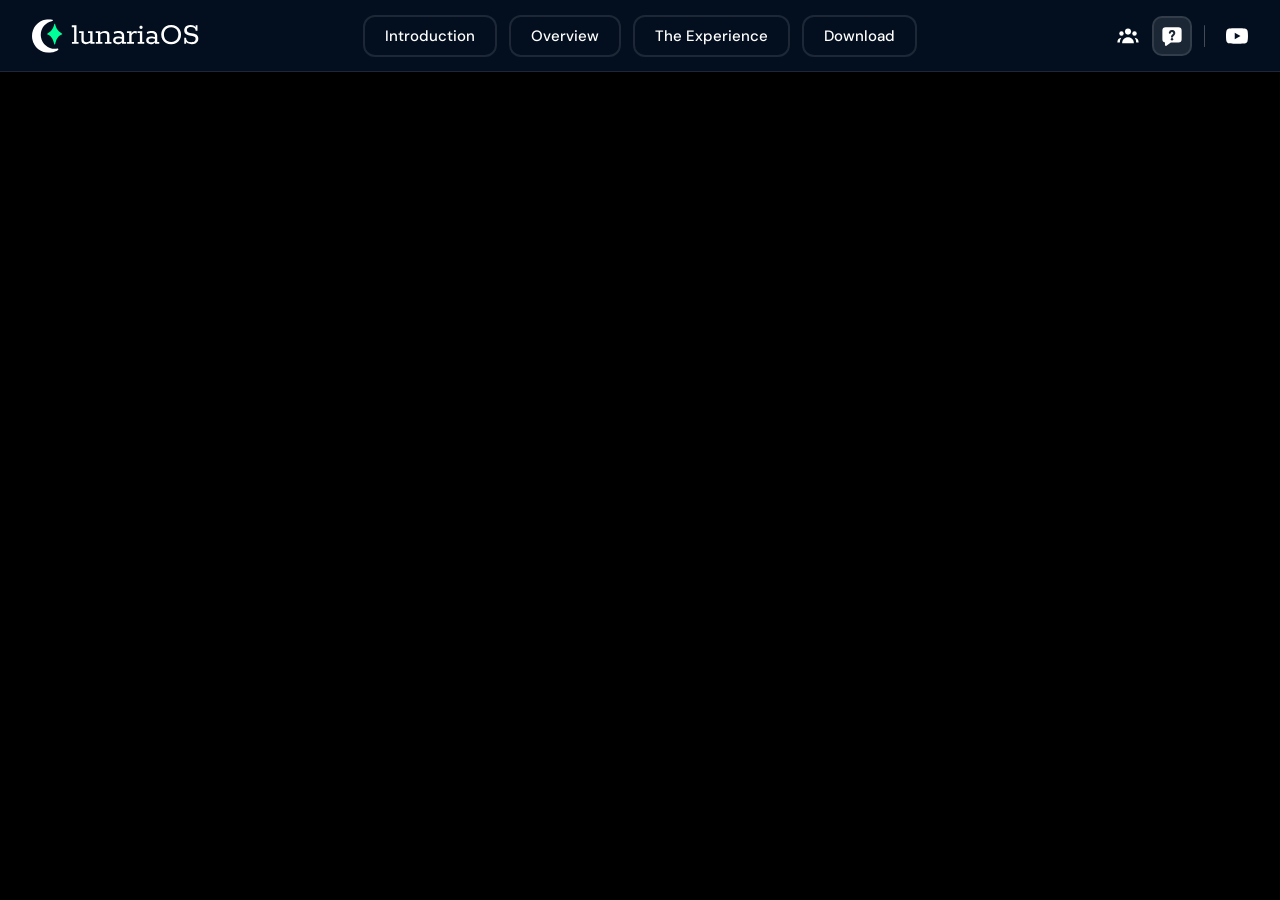
==== commit 9561971a: "Update discord link" ====
--- a/faq.html
+++ b/faq.html
@@ -1,7 +1,5 @@
 <!--
   Coded by: Maksieku
-  Designed by: me
-  Motion Videos: yet again, me (maksieku)
 -->
 <!DOCTYPE html>
 <html lang="en">
@@ -64,173 +62,173 @@
         <a class="social-btn" href="https://www.youtube.com/@ameosbydimension" target="_blank" rel="noopener noreferrer" aria-label="YouTube">
           <svg viewBox="0 0 24 24" aria-hidden="true" focusable="false"><use href="#icon-youtube"/></svg>
         </a>
-        <a class="social-btn" href="https://discord.gg/k6UEKpXW3" target="_blank" rel="noopener noreferrer" aria-label="Discord">
-          <svg viewBox="0 0 24 24" aria-hidden="true" focusable="false"><use href="#icon-discord"/></svg>
-        </a>
-        <a class="social-btn" href="https://x.com/LunariaOS" target="_blank" rel="noopener noreferrer" aria-label="X">
-          <svg viewBox="0 0 24 24" aria-hidden="true" focusable="false"><use href="#icon-x"/></svg>
-        </a>
-        <a class="social-btn" href="https://www.tiktok.com/@lunariaos" target="_blank" rel="noopener noreferrer" aria-label="TikTok">
-          <svg viewBox="0 0 24 24" aria-hidden="true" focusable="false"><use href="#icon-tiktok"/></svg>
-        </a>
-        <a class="social-btn" href="https://github.com/DimensionTeam" target="_blank" rel="noopener noreferrer" aria-label="GitHub">
-          <svg viewBox="0 0 24 24" aria-hidden="true" focusable="false"><use href="#icon-github"/></svg>
-        </a>
-        <a class="social-btn social-btn--donate" href="https://ko-fi.com/lunariaos" target="_blank" rel="noopener noreferrer" aria-label="Donate on Ko-fi">
-          <svg viewBox="0 0 24 24" aria-hidden="true" focusable="false"><use href="#icon-kofi"/></svg>
+        <a class="social-btn" href="https://discord.gg/cDWmFGBmVC” target=“_blank” rel=“noopener noreferrer” aria-label=“Discord”>
+          <svg viewBox=“0 0 24 24” aria-hidden=“true” focusable=“false”><use href=“#icon-discord”/></svg>
+        </a>
+        <a class=“social-btn” href=“https://x.com/LunariaOS” target=“_blank” rel=“noopener noreferrer” aria-label=“X”>
+          <svg viewBox=“0 0 24 24” aria-hidden=“true” focusable=“false”><use href=“#icon-x”/></svg>
+        </a>
+        <a class=“social-btn” href=“https://www.tiktok.com/@lunariaos” target=“_blank” rel=“noopener noreferrer” aria-label=“TikTok”>
+          <svg viewBox=“0 0 24 24” aria-hidden=“true” focusable=“false”><use href=“#icon-tiktok”/></svg>
+        </a>
+        <a class=“social-btn” href=“https://github.com/DimensionTeam” target=“_blank” rel=“noopener noreferrer” aria-label=“GitHub”>
+          <svg viewBox=“0 0 24 24” aria-hidden=“true” focusable=“false”><use href=“#icon-github”/></svg>
+        </a>
+        <a class=“social-btn social-btn—donate” href=“https://ko-fi.com/lunariaos” target=“_blank” rel=“noopener noreferrer” aria-label=“Donate on Ko-fi”>
+          <svg viewBox=“0 0 24 24” aria-hidden=“true” focusable=“false”><use href=“#icon-kofi”/></svg>
         </a>
       </div>
     </div>
   </header>
 
   <main>
-    <section class="panel faq" id="faq" data-reveal>
-      <div class="team-stars" aria-hidden="true"></div>
-
-      <div class="team-head">
-        <img class="page-icon reveal" src="icons/faq.svg" alt="">
-        <h1 class="team-title reveal">Frequently asked questions</h1>
-        <p class="team-text reveal">Everything you might want to know about LunariaOS. Can’t find your answer? <a class="faq-ask" href="#faq-join">Ask us on Discord.</a></p>
-      </div>
-
-      <div class="faq-list">
-        <details class="faq-item reveal" style="--delay: 0.20s">
-          <summary class="faq-question">
+    <section class=“panel faq” id=“faq” data-reveal>
+      <div class=“team-stars” aria-hidden=“true”></div>
+
+      <div class=“team-head”>
+        <img class=“page-icon reveal” src=“icons/faq.svg” alt=“”>
+        <h1 class=“team-title reveal”>Frequently asked questions</h1>
+        <p class=“team-text reveal”>Everything you might want to know about LunariaOS. Can’t find your answer? <a class=“faq-ask” href=“#faq-join”>Ask us on Discord.</a></p>
+      </div>
+
+      <div class=“faq-list”>
+        <details class=“faq-item reveal” style=“—delay: 0.20s”>
+          <summary class=“faq-question”>
             <span>Will LunariaOS be Open-Source?</span>
-            <svg class="faq-chevron" viewBox="0 0 24 24" aria-hidden="true" focusable="false"><path d="M6 9l6 6 6-6"/></svg>
-          </summary>
-          <p class="faq-answer">Yes, we are planning to release LunariaOS for free and Open Source for everyone. Our GitHub Organisation is available <a href="https://github.com/DimensionTeam" target="_blank" rel="noopener noreferrer">here</a>. Please keep in mind that <a href="https://ko-fi.com/lunariaos" target="_blank" rel="noopener noreferrer">donating to us</a> can speed up the development process and release LunariaOS faster!</p>
-        </details>
-        <details class="faq-item reveal" style="--delay: 0.25s">
-          <summary class="faq-question">
+            <svg class=“faq-chevron” viewBox=“0 0 24 24” aria-hidden=“true” focusable=“false”><path d=“M6 9l6 6 6-6”/></svg>
+          </summary>
+          <p class=“faq-answer”>Yes, we are planning to release LunariaOS for free and Open Source for everyone. Our GitHub Organisation is available <a href=“https://github.com/DimensionTeam” target=“_blank” rel=“noopener noreferrer”>here</a>. Please keep in mind that <a href=“https://ko-fi.com/lunariaos” target=“_blank” rel=“noopener noreferrer”>donating to us</a> can speed up the development process and release LunariaOS faster!</p>
+        </details>
+        <details class=“faq-item reveal” style=“—delay: 0.25s”>
+          <summary class=“faq-question”>
             <span>What is LunariaOS?</span>
-            <svg class="faq-chevron" viewBox="0 0 24 24" aria-hidden="true" focusable="false"><path d="M6 9l6 6 6-6"/></svg>
-          </summary>
-          <div class="faq-answer">
+            <svg class=“faq-chevron” viewBox=“0 0 24 24” aria-hidden=“true” focusable=“false”><path d=“M6 9l6 6 6-6”/></svg>
+          </summary>
+          <div class=“faq-answer”>
             <p>LunariaOS is a new Linux distribution built on Debian, created by the Dimension Team. It brings a brand new, unique design with beautifully crafted apps and lively animations across the whole system, all made with user experience in mind.</p>
             <p>Under the hood, it’s built to stay smooth and fast while running efficiently on minimal RAM and CPU.</p>
             <p>LunariaOS is a community designed Operating System, this means that no big company is working on it. Only a couple of developers and designers determined to create a next generation OS experience that makes you see more possibilities.</p>
           </div>
         </details>
-        <details class="faq-item reveal" style="--delay: 0.30s">
-          <summary class="faq-question">
+        <details class=“faq-item reveal” style=“—delay: 0.30s”>
+          <summary class=“faq-question”>
             <span>Is LunariaOS a real operating system?</span>
-            <svg class="faq-chevron" viewBox="0 0 24 24" aria-hidden="true" focusable="false"><path d="M6 9l6 6 6-6"/></svg>
-          </summary>
-          <p class="faq-answer">Absolutely! LunariaOS has been in active development since day one. Every month we put together Developer Builds to catch bugs and report them, so the system keeps getting better. If you’d like to see LunariaOS run on actual hardware, follow our Social Medias like TikTok (<a href="https://www.tiktok.com/@lunariaos" target="_blank" rel="noopener noreferrer">@lunariaos</a>, <a href="https://www.tiktok.com/@maksieku.tech" target="_blank" rel="noopener noreferrer">@maksieku.tech</a>) or our <a href="https://discord.gg/k6UEKpXW3" target="_blank" rel="noopener noreferrer">Discord Server</a>, where we’re planning to openly show our development.</p>
-        </details>
-        <details class="faq-item reveal" style="--delay: 0.35s">
-          <summary class="faq-question">
+            <svg class=“faq-chevron” viewBox=“0 0 24 24” aria-hidden=“true” focusable=“false”><path d=“M6 9l6 6 6-6”/></svg>
+          </summary>
+          <p class=“faq-answer”>Absolutely! LunariaOS has been in active development since day one. Every month we put together Developer Builds to catch bugs and report them, so the system keeps getting better. If you’d like to see LunariaOS run on actual hardware, follow our Social Medias like TikTok (<a href=“https://www.tiktok.com/@lunariaos” target=“_blank” rel=“noopener noreferrer”>@lunariaos</a>, <a href=“https://www.tiktok.com/@maksieku.tech” target=“_blank” rel=“noopener noreferrer”>@maksieku.tech</a>) or our <a href=“https://discord.gg/cDWmFGBmVC” target=“_blank” rel=“noopener noreferrer”>Discord Server</a>, where we’re planning to openly show our development.</p>
+        </details>
+        <details class=“faq-item reveal” style=“—delay: 0.35s”>
+          <summary class=“faq-question”>
             <span>When will LunariaOS be released?</span>
-            <svg class="faq-chevron" viewBox="0 0 24 24" aria-hidden="true" focusable="false"><path d="M6 9l6 6 6-6"/></svg>
-          </summary>
-          <p class="faq-answer">We’re still quite far from the first release, so there’s no release date yet, not even for us. You can most likely expect news around early 2027 for announcing a Developer Beta. To hear it first, <a href="https://discord.gg/k6UEKpXW3" target="_blank" rel="noopener noreferrer">join our Discord server</a>.</p>
-        </details>
-        <details class="faq-item reveal" style="--delay: 0.40s">
-          <summary class="faq-question">
+            <svg class=“faq-chevron” viewBox=“0 0 24 24” aria-hidden=“true” focusable=“false”><path d=“M6 9l6 6 6-6”/></svg>
+          </summary>
+          <p class=“faq-answer”>We’re still quite far from the first release, so there’s no release date yet, not even for us. You can most likely expect news around early 2027 for announcing a Developer Beta. To hear it first, <a href=“https://discord.gg/cDWmFGBmVC” target=“_blank” rel=“noopener noreferrer”>join our Discord server</a>.</p>
+        </details>
+        <details class=“faq-item reveal” style=“—delay: 0.40s”>
+          <summary class=“faq-question”>
             <span>Can I run Windows apps on LunariaOS?</span>
-            <svg class="faq-chevron" viewBox="0 0 24 24" aria-hidden="true" focusable="false"><path d="M6 9l6 6 6-6"/></svg>
-          </summary>
-          <p class="faq-answer">Yes. LunariaOS comes with Wine built in, so you can run Windows apps out of the box.</p>
-        </details>
-        <details class="faq-item reveal" style="--delay: 0.45s">
-          <summary class="faq-question">
+            <svg class=“faq-chevron” viewBox=“0 0 24 24” aria-hidden=“true” focusable=“false”><path d=“M6 9l6 6 6-6”/></svg>
+          </summary>
+          <p class=“faq-answer”>Yes. LunariaOS comes with Wine built in, so you can run Windows apps out of the box.</p>
+        </details>
+        <details class=“faq-item reveal” style=“—delay: 0.45s”>
+          <summary class=“faq-question”>
             <span>Will LunariaOS run well on my PC?</span>
-            <svg class="faq-chevron" viewBox="0 0 24 24" aria-hidden="true" focusable="false"><path d="M6 9l6 6 6-6"/></svg>
-          </summary>
-          <p class="faq-answer">LunariaOS is built to stay smooth while running efficiently on minimal RAM and CPU, for fast and reliable performance.</p>
-        </details>
-        <details class="faq-item reveal" style="--delay: 0.50s">
-          <summary class="faq-question">
+            <svg class=“faq-chevron” viewBox=“0 0 24 24” aria-hidden=“true” focusable=“false”><path d=“M6 9l6 6 6-6”/></svg>
+          </summary>
+          <p class=“faq-answer”>LunariaOS is built to stay smooth while running efficiently on minimal RAM and CPU, for fast and reliable performance.</p>
+        </details>
+        <details class=“faq-item reveal” style=“—delay: 0.50s”>
+          <summary class=“faq-question”>
             <span>Are the apps and animations on this website real?</span>
-            <svg class="faq-chevron" viewBox="0 0 24 24" aria-hidden="true" focusable="false"><path d="M6 9l6 6 6-6"/></svg>
-          </summary>
-          <div class="faq-answer">
+            <svg class=“faq-chevron” viewBox=“0 0 24 24” aria-hidden=“true” focusable=“false”><path d=“M6 9l6 6 6-6”/></svg>
+          </summary>
+          <div class=“faq-answer”>
             <p>The previews on this website are simulated to show the design of LunariaOS while it is still in development.</p>
             <p>As we’re trying our best to recreate the animations from the actual system, small details may be different from the actual experience.</p>
           </div>
         </details>
-        <details class="faq-item reveal" style="--delay: 0.55s">
-          <summary class="faq-question">
+        <details class=“faq-item reveal” style=“—delay: 0.55s”>
+          <summary class=“faq-question”>
             <span>Who is making LunariaOS?</span>
-            <svg class="faq-chevron" viewBox="0 0 24 24" aria-hidden="true" focusable="false"><path d="M6 9l6 6 6-6"/></svg>
-          </summary>
-          <p class="faq-answer">LunariaOS is made by the Dimension Team, a small group of developers and designers based in Poland, best known for creating AmeOS. <a href="team.html">Meet the team</a>.</p>
-        </details>
-        <details class="faq-item reveal" style="--delay: 0.60s">
-          <summary class="faq-question">
+            <svg class=“faq-chevron” viewBox=“0 0 24 24” aria-hidden=“true” focusable=“false”><path d=“M6 9l6 6 6-6”/></svg>
+          </summary>
+          <p class=“faq-answer”>LunariaOS is made by the Dimension Team, a small group of developers and designers based in Poland, best known for creating AmeOS. <a href=“team.html”>Meet the team</a>.</p>
+        </details>
+        <details class=“faq-item reveal” style=“—delay: 0.60s”>
+          <summary class=“faq-question”>
             <span>Where is LunariaOS from?</span>
-            <svg class="faq-chevron" viewBox="0 0 24 24" aria-hidden="true" focusable="false"><path d="M6 9l6 6 6-6"/></svg>
-          </summary>
-          <p class="faq-answer">LunariaOS comes from Poland, where its creator and project manager, Maksieku, is based. That’s why you’ll spot plenty of nods to the Polish community along the way.</p>
-        </details>
-        <details class="faq-item reveal" style="--delay: 0.65s">
-          <summary class="faq-question">
+            <svg class=“faq-chevron” viewBox=“0 0 24 24” aria-hidden=“true” focusable=“false”><path d=“M6 9l6 6 6-6”/></svg>
+          </summary>
+          <p class=“faq-answer”>LunariaOS comes from Poland, where its creator and project manager, Maksieku, is based. That’s why you’ll spot plenty of nods to the Polish community along the way.</p>
+        </details>
+        <details class=“faq-item reveal” style=“—delay: 0.65s”>
+          <summary class=“faq-question”>
             <span>How can I support the project?</span>
-            <svg class="faq-chevron" viewBox="0 0 24 24" aria-hidden="true" focusable="false"><path d="M6 9l6 6 6-6"/></svg>
-          </summary>
-          <p class="faq-answer">You can support us by <a href="https://ko-fi.com/lunariaos" target="_blank" rel="noopener noreferrer">donating on Ko-fi</a>. Every contribution goes straight to the team. We would be really happy if you’d share LunariaOS with your friends, on social media, or anywhere else people might love it! You can also <a href="https://discord.gg/k6UEKpXW3" target="_blank" rel="noopener noreferrer">join our Discord server</a> to follow development and share your feedback.</p>
-        </details>
-        <details class="faq-item reveal" style="--delay: 0.70s">
-          <summary class="faq-question">
+            <svg class=“faq-chevron” viewBox=“0 0 24 24” aria-hidden=“true” focusable=“false”><path d=“M6 9l6 6 6-6”/></svg>
+          </summary>
+          <p class=“faq-answer”>You can support us by <a href=“https://ko-fi.com/lunariaos” target=“_blank” rel=“noopener noreferrer”>donating on Ko-fi</a>. Every contribution goes straight to the team. We would be really happy if you’d share LunariaOS with your friends, on social media, or anywhere else people might love it! You can also <a href=“https://discord.gg/cDWmFGBmVC” target=“_blank” rel=“noopener noreferrer”>join our Discord server</a> to follow development and share your feedback.</p>
+        </details>
+        <details class=“faq-item reveal” style=“—delay: 0.70s”>
+          <summary class=“faq-question”>
             <span>Can I join the team?</span>
-            <svg class="faq-chevron" viewBox="0 0 24 24" aria-hidden="true" focusable="false"><path d="M6 9l6 6 6-6"/></svg>
-          </summary>
-          <p class="faq-answer">Of course! Talk to us on our <a href="https://discord.gg/k6UEKpXW3" target="_blank" rel="noopener noreferrer">Discord server</a> and tell us what you would like to help with.</p>
-        </details>
-      </div>
-
-      <div class="team-join-wrap reveal" id="faq-join">
-        <a class="team-join" href="https://discord.gg/k6UEKpXW3" target="_blank" rel="noopener noreferrer">
-          <span class="btn-dots" aria-hidden="true"></span>
-          <span class="btn-label">Still have questions? Ask us on our Discord Server!</span>
+            <svg class=“faq-chevron” viewBox=“0 0 24 24” aria-hidden=“true” focusable=“false”><path d=“M6 9l6 6 6-6”/></svg>
+          </summary>
+          <p class=“faq-answer”>Of course! Talk to us on our <a href=“https://discord.gg/cDWmFGBmVC” target=“_blank” rel=“noopener noreferrer”>Discord server</a> and tell us what you would like to help with.</p>
+        </details>
+      </div>
+
+      <div class=“team-join-wrap reveal” id=“faq-join”>
+        <a class=“team-join” href=“https://discord.gg/cDWmFGBmVC” target=“_blank” rel=“noopener noreferrer”>
+          <span class=“btn-dots” aria-hidden=“true”></span>
+          <span class=“btn-label”>Still have questions? Ask us on our Discord Server!</span>
         </a>
       </div>
     </section>
   </main>
 
-  <footer class="footer">
-    <div class="footer-inner">
-      <p class="footer-credit">Made with love by the Dimension Team</p>
-      <p class="footer-legal">© 2026 LunariaOS. All rights reserved. LunariaOS, the LunariaOS logo, Dimension and the Dimension Team logo are copyrighted. Other brands or product names are the trademarks of their respective owners. Our websites may contain links to other sites and resources provided by third parties. These links are provided for your convenience only. LunariaOS has no control over the contents of those sites or resources, and accepts no responsibility for them or for any loss or damage that may arise from your use of them.</p>
-      <div class="footer-bottom">
-        <div class="footer-brand">
-          <button class="footer-logo-btn" type="button" aria-label="Dimension Team">
-            <img class="footer-logo" src="logos/dimension.svg" alt="">
+  <footer class=“footer”>
+    <div class=“footer-inner”>
+      <p class=“footer-credit”>Made with love by the Dimension Team</p>
+      <p class=“footer-legal”>© 2026 LunariaOS. All rights reserved. LunariaOS, the LunariaOS logo, Dimension and the Dimension Team logo are copyrighted. Other brands or product names are the trademarks of their respective owners. Our websites may contain links to other sites and resources provided by third parties. These links are provided for your convenience only. LunariaOS has no control over the contents of those sites or resources, and accepts no responsibility for them or for any loss or damage that may arise from your use of them.</p>
+      <div class=“footer-bottom”>
+        <div class=“footer-brand”>
+          <button class=“footer-logo-btn” type=“button” aria-label=“Dimension Team”>
+            <img class=“footer-logo” src=“logos/dimension.svg” alt=“”>
           </button>
-          <img class="footer-love" src="logos/madewithlove.svg" alt="" aria-hidden="true">
+          <img class=“footer-love” src=“logos/madewithlove.svg” alt=“” aria-hidden=“true”>
         </div>
-        <div class="footer-socials">
-          <a class="social-btn" href="https://x.com/LunariaOS" target="_blank" rel="noopener noreferrer" aria-label="X">
-            <svg viewBox="0 0 24 24" aria-hidden="true" focusable="false"><use href="#icon-x"/></svg>
-          </a>
-          <a class="social-btn" href="https://discord.gg/k6UEKpXW3" target="_blank" rel="noopener noreferrer" aria-label="Discord">
-            <svg viewBox="0 0 24 24" aria-hidden="true" focusable="false"><use href="#icon-discord"/></svg>
-          </a>
-          <a class="social-btn" href="https://www.youtube.com/@ameosbydimension" target="_blank" rel="noopener noreferrer" aria-label="YouTube">
-            <svg viewBox="0 0 24 24" aria-hidden="true" focusable="false"><use href="#icon-youtube"/></svg>
-          </a>
-          <a class="social-btn" href="https://www.tiktok.com/@lunariaos" target="_blank" rel="noopener noreferrer" aria-label="TikTok">
-            <svg viewBox="0 0 24 24" aria-hidden="true" focusable="false"><use href="#icon-tiktok"/></svg>
-          </a>
-          <a class="social-btn" href="https://github.com/DimensionTeam" target="_blank" rel="noopener noreferrer" aria-label="GitHub">
-            <svg viewBox="0 0 24 24" aria-hidden="true" focusable="false"><use href="#icon-github"/></svg>
+        <div class=“footer-socials”>
+          <a class=“social-btn” href=“https://x.com/LunariaOS” target=“_blank” rel=“noopener noreferrer” aria-label=“X”>
+            <svg viewBox=“0 0 24 24” aria-hidden=“true” focusable=“false”><use href=“#icon-x”/></svg>
+          </a>
+          <a class=“social-btn” href=“https://discord.gg/cDWmFGBmVC” target=“_blank” rel=“noopener noreferrer” aria-label=“Discord”>
+            <svg viewBox=“0 0 24 24” aria-hidden=“true” focusable=“false”><use href=“#icon-discord”/></svg>
+          </a>
+          <a class=“social-btn” href=“https://www.youtube.com/@ameosbydimension” target=“_blank” rel=“noopener noreferrer” aria-label=“YouTube”>
+            <svg viewBox=“0 0 24 24” aria-hidden=“true” focusable=“false”><use href=“#icon-youtube”/></svg>
+          </a>
+          <a class=“social-btn” href=“https://www.tiktok.com/@lunariaos” target=“_blank” rel=“noopener noreferrer” aria-label=“TikTok”>
+            <svg viewBox=“0 0 24 24” aria-hidden=“true” focusable=“false”><use href=“#icon-tiktok”/></svg>
+          </a>
+          <a class=“social-btn” href=“https://github.com/DimensionTeam” target=“_blank” rel=“noopener noreferrer” aria-label=“GitHub”>
+            <svg viewBox=“0 0 24 24” aria-hidden=“true” focusable=“false”><use href=“#icon-github”/></svg>
           </a>
         </div>
       </div>
     </div>
   </footer>
 
-  <div class="donate-modal" id="donate-modal" aria-hidden="true">
-    <div class="donate-dialog" role="dialog" aria-modal="true" aria-labelledby="donate-title" aria-describedby="donate-text">
-      <img class="donate-icon" src="logos/moedonate.svg" alt="">
-      <h2 class="donate-title" id="donate-title">Want to donate to us?</h2>
-      <p class="donate-text" id="donate-text">Your donation helps LunariaOS grow and support everyone involved in the project. All contributions go straight to the team, without exception.</p>
-      <a class="donate-confirm" href="https://ko-fi.com/lunariaos" target="_blank" rel="noopener noreferrer">Redirect to Ko-Fi</a>
-      <button class="donate-dismiss" type="button">Maybe next time...</button>
+  <div class=“donate-modal” id=“donate-modal” aria-hidden=“true”>
+    <div class=“donate-dialog” role=“dialog” aria-modal=“true” aria-labelledby=“donate-title” aria-describedby=“donate-text”>
+      <img class=“donate-icon” src=“logos/moedonate.svg” alt=“”>
+      <h2 class=“donate-title” id=“donate-title”>Want to donate to us?</h2>
+      <p class=“donate-text” id=“donate-text”>Your donation helps LunariaOS grow and support everyone involved in the project. All contributions go straight to the team, without exception.</p>
+      <a class=“donate-confirm” href=“https://ko-fi.com/lunariaos” target=“_blank” rel=“noopener noreferrer”>Redirect to Ko-Fi</a>
+      <button class=“donate-dismiss” type=“button”>Maybe next time...</button>
     </div>
   </div>
 
-  <script src="script.js"></script>
+  <script src=“script.js”></script>
 </body>
 </html>
--- a/style.css
+++ b/style.css
@@ -1,7 +1,6 @@
 /*
   Coded by: Maksieku
   Designed by: me
-  Motion Videos: yet again, me (maksieku)
 */
 
 /* what are you exactly looking for? */
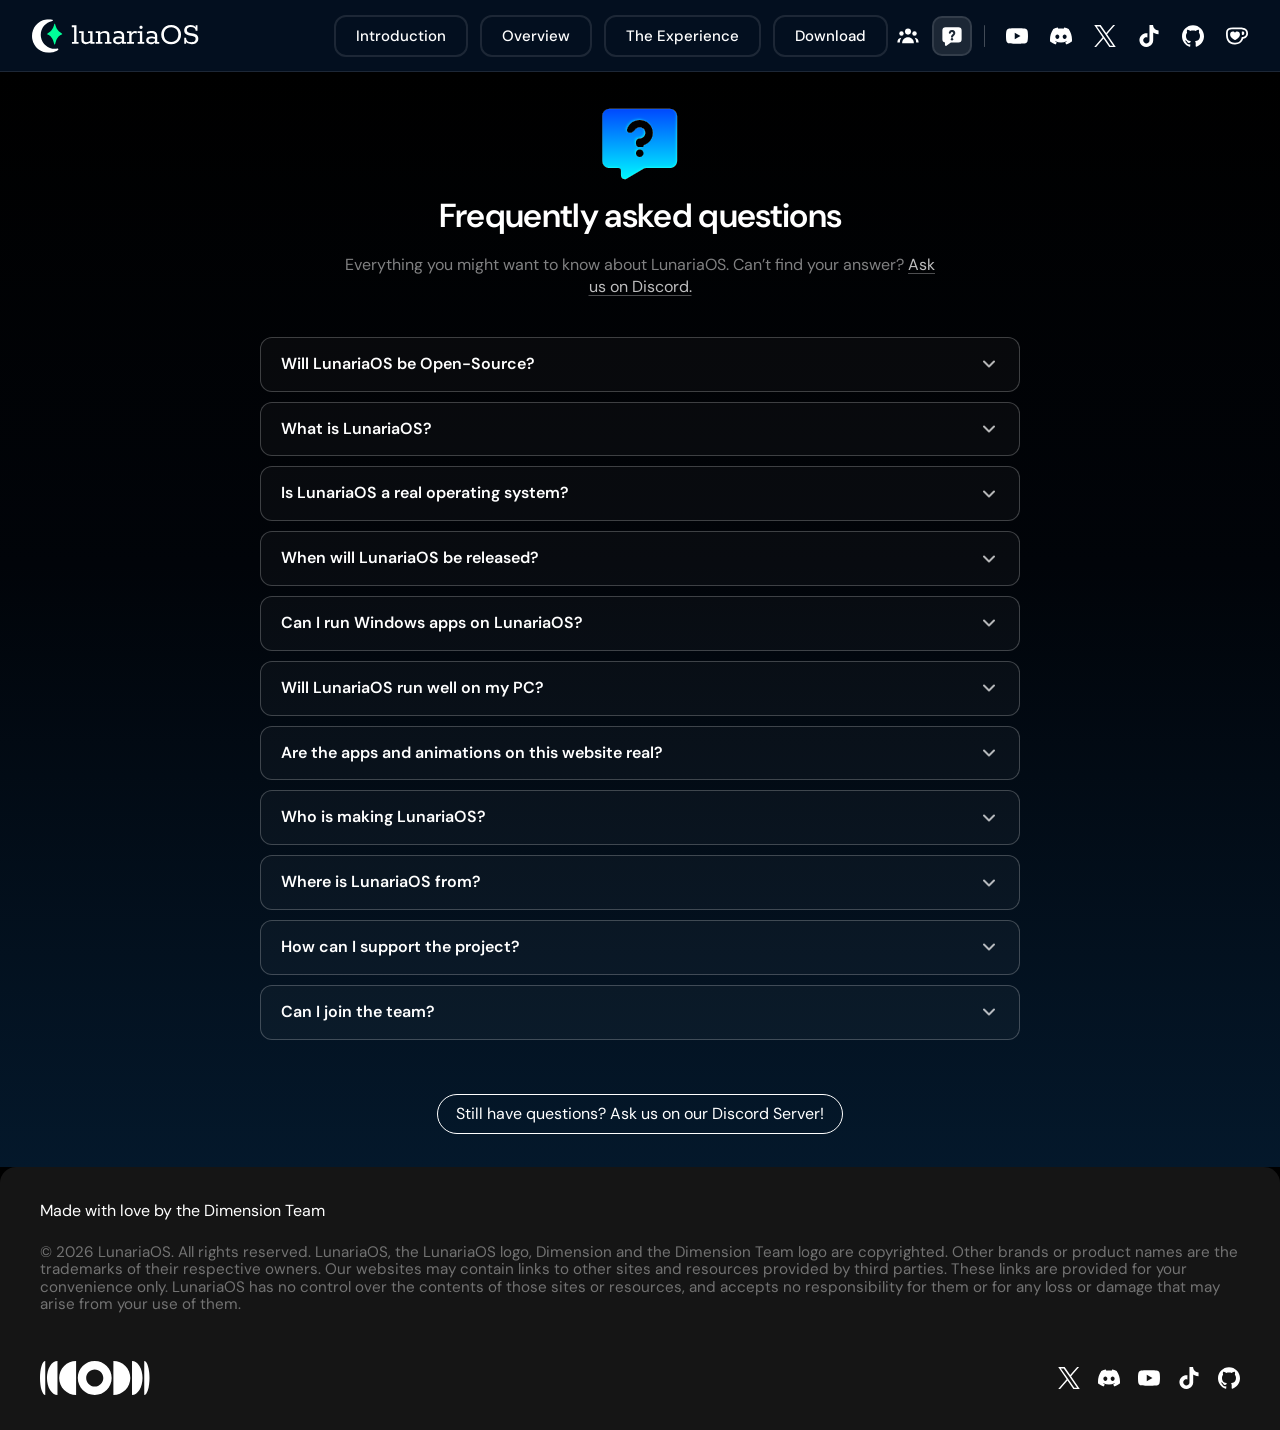
==== commit 2f4b1690: "the faq website broke down COMPLETELY" ====
--- a/faq.html
+++ b/faq.html
@@ -1,5 +1,7 @@
 <!--
   Coded by: Maksieku
+  Designed by: me
+  Motion Videos: yet again, me (maksieku)
 -->
 <!DOCTYPE html>
 <html lang="en">
@@ -62,173 +64,173 @@
         <a class="social-btn" href="https://www.youtube.com/@ameosbydimension" target="_blank" rel="noopener noreferrer" aria-label="YouTube">
           <svg viewBox="0 0 24 24" aria-hidden="true" focusable="false"><use href="#icon-youtube"/></svg>
         </a>
-        <a class="social-btn" href="https://discord.gg/cDWmFGBmVC” target=“_blank” rel=“noopener noreferrer” aria-label=“Discord”>
-          <svg viewBox=“0 0 24 24” aria-hidden=“true” focusable=“false”><use href=“#icon-discord”/></svg>
-        </a>
-        <a class=“social-btn” href=“https://x.com/LunariaOS” target=“_blank” rel=“noopener noreferrer” aria-label=“X”>
-          <svg viewBox=“0 0 24 24” aria-hidden=“true” focusable=“false”><use href=“#icon-x”/></svg>
-        </a>
-        <a class=“social-btn” href=“https://www.tiktok.com/@lunariaos” target=“_blank” rel=“noopener noreferrer” aria-label=“TikTok”>
-          <svg viewBox=“0 0 24 24” aria-hidden=“true” focusable=“false”><use href=“#icon-tiktok”/></svg>
-        </a>
-        <a class=“social-btn” href=“https://github.com/DimensionTeam” target=“_blank” rel=“noopener noreferrer” aria-label=“GitHub”>
-          <svg viewBox=“0 0 24 24” aria-hidden=“true” focusable=“false”><use href=“#icon-github”/></svg>
-        </a>
-        <a class=“social-btn social-btn—donate” href=“https://ko-fi.com/lunariaos” target=“_blank” rel=“noopener noreferrer” aria-label=“Donate on Ko-fi”>
-          <svg viewBox=“0 0 24 24” aria-hidden=“true” focusable=“false”><use href=“#icon-kofi”/></svg>
+        <a class="social-btn" href="https://discord.gg/cDWmFGBmVC" target="_blank" rel="noopener noreferrer" aria-label="Discord">
+          <svg viewBox="0 0 24 24" aria-hidden="true" focusable="false"><use href="#icon-discord"/></svg>
+        </a>
+        <a class="social-btn" href="https://x.com/LunariaOS" target="_blank" rel="noopener noreferrer" aria-label="X">
+          <svg viewBox="0 0 24 24" aria-hidden="true" focusable="false"><use href="#icon-x"/></svg>
+        </a>
+        <a class="social-btn" href="https://www.tiktok.com/@lunariaos" target="_blank" rel="noopener noreferrer" aria-label="TikTok">
+          <svg viewBox="0 0 24 24" aria-hidden="true" focusable="false"><use href="#icon-tiktok"/></svg>
+        </a>
+        <a class="social-btn" href="https://github.com/DimensionTeam" target="_blank" rel="noopener noreferrer" aria-label="GitHub">
+          <svg viewBox="0 0 24 24" aria-hidden="true" focusable="false"><use href="#icon-github"/></svg>
+        </a>
+        <a class="social-btn social-btn--donate" href="https://ko-fi.com/lunariaos" target="_blank" rel="noopener noreferrer" aria-label="Donate on Ko-fi">
+          <svg viewBox="0 0 24 24" aria-hidden="true" focusable="false"><use href="#icon-kofi"/></svg>
         </a>
       </div>
     </div>
   </header>
 
   <main>
-    <section class=“panel faq” id=“faq” data-reveal>
-      <div class=“team-stars” aria-hidden=“true”></div>
-
-      <div class=“team-head”>
-        <img class=“page-icon reveal” src=“icons/faq.svg” alt=“”>
-        <h1 class=“team-title reveal”>Frequently asked questions</h1>
-        <p class=“team-text reveal”>Everything you might want to know about LunariaOS. Can’t find your answer? <a class=“faq-ask” href=“#faq-join”>Ask us on Discord.</a></p>
-      </div>
-
-      <div class=“faq-list”>
-        <details class=“faq-item reveal” style=“—delay: 0.20s”>
-          <summary class=“faq-question”>
+    <section class="panel faq" id="faq" data-reveal>
+      <div class="team-stars" aria-hidden="true"></div>
+
+      <div class="team-head">
+        <img class="page-icon reveal" src="icons/faq.svg" alt="">
+        <h1 class="team-title reveal">Frequently asked questions</h1>
+        <p class="team-text reveal">Everything you might want to know about LunariaOS. Can’t find your answer? <a class="faq-ask" href="#faq-join">Ask us on Discord.</a></p>
+      </div>
+
+      <div class="faq-list">
+        <details class="faq-item reveal" style="--delay: 0.20s">
+          <summary class="faq-question">
             <span>Will LunariaOS be Open-Source?</span>
-            <svg class=“faq-chevron” viewBox=“0 0 24 24” aria-hidden=“true” focusable=“false”><path d=“M6 9l6 6 6-6”/></svg>
-          </summary>
-          <p class=“faq-answer”>Yes, we are planning to release LunariaOS for free and Open Source for everyone. Our GitHub Organisation is available <a href=“https://github.com/DimensionTeam” target=“_blank” rel=“noopener noreferrer”>here</a>. Please keep in mind that <a href=“https://ko-fi.com/lunariaos” target=“_blank” rel=“noopener noreferrer”>donating to us</a> can speed up the development process and release LunariaOS faster!</p>
-        </details>
-        <details class=“faq-item reveal” style=“—delay: 0.25s”>
-          <summary class=“faq-question”>
+            <svg class="faq-chevron" viewBox="0 0 24 24" aria-hidden="true" focusable="false"><path d="M6 9l6 6 6-6"/></svg>
+          </summary>
+          <p class="faq-answer">Yes, we are planning to release LunariaOS for free and Open Source for everyone. Our GitHub Organisation is available <a href="https://github.com/DimensionTeam" target="_blank" rel="noopener noreferrer">here</a>. Please keep in mind that <a href="https://ko-fi.com/lunariaos" target="_blank" rel="noopener noreferrer">donating to us</a> can speed up the development process and release LunariaOS faster!</p>
+        </details>
+        <details class="faq-item reveal" style="--delay: 0.25s">
+          <summary class="faq-question">
             <span>What is LunariaOS?</span>
-            <svg class=“faq-chevron” viewBox=“0 0 24 24” aria-hidden=“true” focusable=“false”><path d=“M6 9l6 6 6-6”/></svg>
-          </summary>
-          <div class=“faq-answer”>
+            <svg class="faq-chevron" viewBox="0 0 24 24" aria-hidden="true" focusable="false"><path d="M6 9l6 6 6-6"/></svg>
+          </summary>
+          <div class="faq-answer">
             <p>LunariaOS is a new Linux distribution built on Debian, created by the Dimension Team. It brings a brand new, unique design with beautifully crafted apps and lively animations across the whole system, all made with user experience in mind.</p>
             <p>Under the hood, it’s built to stay smooth and fast while running efficiently on minimal RAM and CPU.</p>
             <p>LunariaOS is a community designed Operating System, this means that no big company is working on it. Only a couple of developers and designers determined to create a next generation OS experience that makes you see more possibilities.</p>
           </div>
         </details>
-        <details class=“faq-item reveal” style=“—delay: 0.30s”>
-          <summary class=“faq-question”>
+        <details class="faq-item reveal" style="--delay: 0.30s">
+          <summary class="faq-question">
             <span>Is LunariaOS a real operating system?</span>
-            <svg class=“faq-chevron” viewBox=“0 0 24 24” aria-hidden=“true” focusable=“false”><path d=“M6 9l6 6 6-6”/></svg>
-          </summary>
-          <p class=“faq-answer”>Absolutely! LunariaOS has been in active development since day one. Every month we put together Developer Builds to catch bugs and report them, so the system keeps getting better. If you’d like to see LunariaOS run on actual hardware, follow our Social Medias like TikTok (<a href=“https://www.tiktok.com/@lunariaos” target=“_blank” rel=“noopener noreferrer”>@lunariaos</a>, <a href=“https://www.tiktok.com/@maksieku.tech” target=“_blank” rel=“noopener noreferrer”>@maksieku.tech</a>) or our <a href=“https://discord.gg/cDWmFGBmVC” target=“_blank” rel=“noopener noreferrer”>Discord Server</a>, where we’re planning to openly show our development.</p>
-        </details>
-        <details class=“faq-item reveal” style=“—delay: 0.35s”>
-          <summary class=“faq-question”>
+            <svg class="faq-chevron" viewBox="0 0 24 24" aria-hidden="true" focusable="false"><path d="M6 9l6 6 6-6"/></svg>
+          </summary>
+          <p class="faq-answer">Absolutely! LunariaOS has been in active development since day one. Every month we put together Developer Builds to catch bugs and report them, so the system keeps getting better. If you’d like to see LunariaOS run on actual hardware, follow our Social Medias like TikTok (<a href="https://www.tiktok.com/@lunariaos" target="_blank" rel="noopener noreferrer">@lunariaos</a>, <a href="https://www.tiktok.com/@maksieku.tech" target="_blank" rel="noopener noreferrer">@maksieku.tech</a>) or our <a href="https://discord.gg/cDWmFGBmVC" target="_blank" rel="noopener noreferrer">Discord Server</a>, where we’re planning to openly show our development.</p>
+        </details>
+        <details class="faq-item reveal" style="--delay: 0.35s">
+          <summary class="faq-question">
             <span>When will LunariaOS be released?</span>
-            <svg class=“faq-chevron” viewBox=“0 0 24 24” aria-hidden=“true” focusable=“false”><path d=“M6 9l6 6 6-6”/></svg>
-          </summary>
-          <p class=“faq-answer”>We’re still quite far from the first release, so there’s no release date yet, not even for us. You can most likely expect news around early 2027 for announcing a Developer Beta. To hear it first, <a href=“https://discord.gg/cDWmFGBmVC” target=“_blank” rel=“noopener noreferrer”>join our Discord server</a>.</p>
-        </details>
-        <details class=“faq-item reveal” style=“—delay: 0.40s”>
-          <summary class=“faq-question”>
+            <svg class="faq-chevron" viewBox="0 0 24 24" aria-hidden="true" focusable="false"><path d="M6 9l6 6 6-6"/></svg>
+          </summary>
+          <p class="faq-answer">We’re still quite far from the first release, so there’s no release date yet, not even for us. You can most likely expect news around early 2027 for announcing a Developer Beta. To hear it first, <a href="https://discord.gg/cDWmFGBmVC" target="_blank" rel="noopener noreferrer">join our Discord server</a>.</p>
+        </details>
+        <details class="faq-item reveal" style="--delay: 0.40s">
+          <summary class="faq-question">
             <span>Can I run Windows apps on LunariaOS?</span>
-            <svg class=“faq-chevron” viewBox=“0 0 24 24” aria-hidden=“true” focusable=“false”><path d=“M6 9l6 6 6-6”/></svg>
-          </summary>
-          <p class=“faq-answer”>Yes. LunariaOS comes with Wine built in, so you can run Windows apps out of the box.</p>
-        </details>
-        <details class=“faq-item reveal” style=“—delay: 0.45s”>
-          <summary class=“faq-question”>
+            <svg class="faq-chevron" viewBox="0 0 24 24" aria-hidden="true" focusable="false"><path d="M6 9l6 6 6-6"/></svg>
+          </summary>
+          <p class="faq-answer">Yes. LunariaOS comes with Wine built in, so you can run Windows apps out of the box.</p>
+        </details>
+        <details class="faq-item reveal" style="--delay: 0.45s">
+          <summary class="faq-question">
             <span>Will LunariaOS run well on my PC?</span>
-            <svg class=“faq-chevron” viewBox=“0 0 24 24” aria-hidden=“true” focusable=“false”><path d=“M6 9l6 6 6-6”/></svg>
-          </summary>
-          <p class=“faq-answer”>LunariaOS is built to stay smooth while running efficiently on minimal RAM and CPU, for fast and reliable performance.</p>
-        </details>
-        <details class=“faq-item reveal” style=“—delay: 0.50s”>
-          <summary class=“faq-question”>
+            <svg class="faq-chevron" viewBox="0 0 24 24" aria-hidden="true" focusable="false"><path d="M6 9l6 6 6-6"/></svg>
+          </summary>
+          <p class="faq-answer">LunariaOS is built to stay smooth while running efficiently on minimal RAM and CPU, for fast and reliable performance.</p>
+        </details>
+        <details class="faq-item reveal" style="--delay: 0.50s">
+          <summary class="faq-question">
             <span>Are the apps and animations on this website real?</span>
-            <svg class=“faq-chevron” viewBox=“0 0 24 24” aria-hidden=“true” focusable=“false”><path d=“M6 9l6 6 6-6”/></svg>
-          </summary>
-          <div class=“faq-answer”>
+            <svg class="faq-chevron" viewBox="0 0 24 24" aria-hidden="true" focusable="false"><path d="M6 9l6 6 6-6"/></svg>
+          </summary>
+          <div class="faq-answer">
             <p>The previews on this website are simulated to show the design of LunariaOS while it is still in development.</p>
             <p>As we’re trying our best to recreate the animations from the actual system, small details may be different from the actual experience.</p>
           </div>
         </details>
-        <details class=“faq-item reveal” style=“—delay: 0.55s”>
-          <summary class=“faq-question”>
+        <details class="faq-item reveal" style="--delay: 0.55s">
+          <summary class="faq-question">
             <span>Who is making LunariaOS?</span>
-            <svg class=“faq-chevron” viewBox=“0 0 24 24” aria-hidden=“true” focusable=“false”><path d=“M6 9l6 6 6-6”/></svg>
-          </summary>
-          <p class=“faq-answer”>LunariaOS is made by the Dimension Team, a small group of developers and designers based in Poland, best known for creating AmeOS. <a href=“team.html”>Meet the team</a>.</p>
-        </details>
-        <details class=“faq-item reveal” style=“—delay: 0.60s”>
-          <summary class=“faq-question”>
+            <svg class="faq-chevron" viewBox="0 0 24 24" aria-hidden="true" focusable="false"><path d="M6 9l6 6 6-6"/></svg>
+          </summary>
+          <p class="faq-answer">LunariaOS is made by the Dimension Team, a small group of developers and designers based in Poland, best known for creating AmeOS. <a href="team.html">Meet the team</a>.</p>
+        </details>
+        <details class="faq-item reveal" style="--delay: 0.60s">
+          <summary class="faq-question">
             <span>Where is LunariaOS from?</span>
-            <svg class=“faq-chevron” viewBox=“0 0 24 24” aria-hidden=“true” focusable=“false”><path d=“M6 9l6 6 6-6”/></svg>
-          </summary>
-          <p class=“faq-answer”>LunariaOS comes from Poland, where its creator and project manager, Maksieku, is based. That’s why you’ll spot plenty of nods to the Polish community along the way.</p>
-        </details>
-        <details class=“faq-item reveal” style=“—delay: 0.65s”>
-          <summary class=“faq-question”>
+            <svg class="faq-chevron" viewBox="0 0 24 24" aria-hidden="true" focusable="false"><path d="M6 9l6 6 6-6"/></svg>
+          </summary>
+          <p class="faq-answer">LunariaOS comes from Poland, where its creator and project manager, Maksieku, is based. That’s why you’ll spot plenty of nods to the Polish community along the way.</p>
+        </details>
+        <details class="faq-item reveal" style="--delay: 0.65s">
+          <summary class="faq-question">
             <span>How can I support the project?</span>
-            <svg class=“faq-chevron” viewBox=“0 0 24 24” aria-hidden=“true” focusable=“false”><path d=“M6 9l6 6 6-6”/></svg>
-          </summary>
-          <p class=“faq-answer”>You can support us by <a href=“https://ko-fi.com/lunariaos” target=“_blank” rel=“noopener noreferrer”>donating on Ko-fi</a>. Every contribution goes straight to the team. We would be really happy if you’d share LunariaOS with your friends, on social media, or anywhere else people might love it! You can also <a href=“https://discord.gg/cDWmFGBmVC” target=“_blank” rel=“noopener noreferrer”>join our Discord server</a> to follow development and share your feedback.</p>
-        </details>
-        <details class=“faq-item reveal” style=“—delay: 0.70s”>
-          <summary class=“faq-question”>
+            <svg class="faq-chevron" viewBox="0 0 24 24" aria-hidden="true" focusable="false"><path d="M6 9l6 6 6-6"/></svg>
+          </summary>
+          <p class="faq-answer">You can support us by <a href="https://ko-fi.com/lunariaos" target="_blank" rel="noopener noreferrer">donating on Ko-fi</a>. Every contribution goes straight to the team. We would be really happy if you’d share LunariaOS with your friends, on social media, or anywhere else people might love it! You can also <a href="https://discord.gg/cDWmFGBmVC" target="_blank" rel="noopener noreferrer">join our Discord server</a> to follow development and share your feedback.</p>
+        </details>
+        <details class="faq-item reveal" style="--delay: 0.70s">
+          <summary class="faq-question">
             <span>Can I join the team?</span>
-            <svg class=“faq-chevron” viewBox=“0 0 24 24” aria-hidden=“true” focusable=“false”><path d=“M6 9l6 6 6-6”/></svg>
-          </summary>
-          <p class=“faq-answer”>Of course! Talk to us on our <a href=“https://discord.gg/cDWmFGBmVC” target=“_blank” rel=“noopener noreferrer”>Discord server</a> and tell us what you would like to help with.</p>
-        </details>
-      </div>
-
-      <div class=“team-join-wrap reveal” id=“faq-join”>
-        <a class=“team-join” href=“https://discord.gg/cDWmFGBmVC” target=“_blank” rel=“noopener noreferrer”>
-          <span class=“btn-dots” aria-hidden=“true”></span>
-          <span class=“btn-label”>Still have questions? Ask us on our Discord Server!</span>
+            <svg class="faq-chevron" viewBox="0 0 24 24" aria-hidden="true" focusable="false"><path d="M6 9l6 6 6-6"/></svg>
+          </summary>
+          <p class="faq-answer">Of course! Talk to us on our <a href="https://discord.gg/cDWmFGBmVC" target="_blank" rel="noopener noreferrer">Discord server</a> and tell us what you would like to help with.</p>
+        </details>
+      </div>
+
+      <div class="team-join-wrap reveal" id="faq-join">
+        <a class="team-join" href="https://discord.gg/cDWmFGBmVC" target="_blank" rel="noopener noreferrer">
+          <span class="btn-dots" aria-hidden="true"></span>
+          <span class="btn-label">Still have questions? Ask us on our Discord Server!</span>
         </a>
       </div>
     </section>
   </main>
 
-  <footer class=“footer”>
-    <div class=“footer-inner”>
-      <p class=“footer-credit”>Made with love by the Dimension Team</p>
-      <p class=“footer-legal”>© 2026 LunariaOS. All rights reserved. LunariaOS, the LunariaOS logo, Dimension and the Dimension Team logo are copyrighted. Other brands or product names are the trademarks of their respective owners. Our websites may contain links to other sites and resources provided by third parties. These links are provided for your convenience only. LunariaOS has no control over the contents of those sites or resources, and accepts no responsibility for them or for any loss or damage that may arise from your use of them.</p>
-      <div class=“footer-bottom”>
-        <div class=“footer-brand”>
-          <button class=“footer-logo-btn” type=“button” aria-label=“Dimension Team”>
-            <img class=“footer-logo” src=“logos/dimension.svg” alt=“”>
+  <footer class="footer">
+    <div class="footer-inner">
+      <p class="footer-credit">Made with love by the Dimension Team</p>
+      <p class="footer-legal">© 2026 LunariaOS. All rights reserved. LunariaOS, the LunariaOS logo, Dimension and the Dimension Team logo are copyrighted. Other brands or product names are the trademarks of their respective owners. Our websites may contain links to other sites and resources provided by third parties. These links are provided for your convenience only. LunariaOS has no control over the contents of those sites or resources, and accepts no responsibility for them or for any loss or damage that may arise from your use of them.</p>
+      <div class="footer-bottom">
+        <div class="footer-brand">
+          <button class="footer-logo-btn" type="button" aria-label="Dimension Team">
+            <img class="footer-logo" src="logos/dimension.svg" alt="">
           </button>
-          <img class=“footer-love” src=“logos/madewithlove.svg” alt=“” aria-hidden=“true”>
+          <img class="footer-love" src="logos/madewithlove.svg" alt="" aria-hidden="true">
         </div>
-        <div class=“footer-socials”>
-          <a class=“social-btn” href=“https://x.com/LunariaOS” target=“_blank” rel=“noopener noreferrer” aria-label=“X”>
-            <svg viewBox=“0 0 24 24” aria-hidden=“true” focusable=“false”><use href=“#icon-x”/></svg>
-          </a>
-          <a class=“social-btn” href=“https://discord.gg/cDWmFGBmVC” target=“_blank” rel=“noopener noreferrer” aria-label=“Discord”>
-            <svg viewBox=“0 0 24 24” aria-hidden=“true” focusable=“false”><use href=“#icon-discord”/></svg>
-          </a>
-          <a class=“social-btn” href=“https://www.youtube.com/@ameosbydimension” target=“_blank” rel=“noopener noreferrer” aria-label=“YouTube”>
-            <svg viewBox=“0 0 24 24” aria-hidden=“true” focusable=“false”><use href=“#icon-youtube”/></svg>
-          </a>
-          <a class=“social-btn” href=“https://www.tiktok.com/@lunariaos” target=“_blank” rel=“noopener noreferrer” aria-label=“TikTok”>
-            <svg viewBox=“0 0 24 24” aria-hidden=“true” focusable=“false”><use href=“#icon-tiktok”/></svg>
-          </a>
-          <a class=“social-btn” href=“https://github.com/DimensionTeam” target=“_blank” rel=“noopener noreferrer” aria-label=“GitHub”>
-            <svg viewBox=“0 0 24 24” aria-hidden=“true” focusable=“false”><use href=“#icon-github”/></svg>
+        <div class="footer-socials">
+          <a class="social-btn" href="https://x.com/LunariaOS" target="_blank" rel="noopener noreferrer" aria-label="X">
+            <svg viewBox="0 0 24 24" aria-hidden="true" focusable="false"><use href="#icon-x"/></svg>
+          </a>
+          <a class="social-btn" href="https://discord.gg/cDWmFGBmVC" target="_blank" rel="noopener noreferrer" aria-label="Discord">
+            <svg viewBox="0 0 24 24" aria-hidden="true" focusable="false"><use href="#icon-discord"/></svg>
+          </a>
+          <a class="social-btn" href="https://www.youtube.com/@ameosbydimension" target="_blank" rel="noopener noreferrer" aria-label="YouTube">
+            <svg viewBox="0 0 24 24" aria-hidden="true" focusable="false"><use href="#icon-youtube"/></svg>
+          </a>
+          <a class="social-btn" href="https://www.tiktok.com/@lunariaos" target="_blank" rel="noopener noreferrer" aria-label="TikTok">
+            <svg viewBox="0 0 24 24" aria-hidden="true" focusable="false"><use href="#icon-tiktok"/></svg>
+          </a>
+          <a class="social-btn" href="https://github.com/DimensionTeam" target="_blank" rel="noopener noreferrer" aria-label="GitHub">
+            <svg viewBox="0 0 24 24" aria-hidden="true" focusable="false"><use href="#icon-github"/></svg>
           </a>
         </div>
       </div>
     </div>
   </footer>
 
-  <div class=“donate-modal” id=“donate-modal” aria-hidden=“true”>
-    <div class=“donate-dialog” role=“dialog” aria-modal=“true” aria-labelledby=“donate-title” aria-describedby=“donate-text”>
-      <img class=“donate-icon” src=“logos/moedonate.svg” alt=“”>
-      <h2 class=“donate-title” id=“donate-title”>Want to donate to us?</h2>
-      <p class=“donate-text” id=“donate-text”>Your donation helps LunariaOS grow and support everyone involved in the project. All contributions go straight to the team, without exception.</p>
-      <a class=“donate-confirm” href=“https://ko-fi.com/lunariaos” target=“_blank” rel=“noopener noreferrer”>Redirect to Ko-Fi</a>
-      <button class=“donate-dismiss” type=“button”>Maybe next time...</button>
+  <div class="donate-modal" id="donate-modal" aria-hidden="true">
+    <div class="donate-dialog" role="dialog" aria-modal="true" aria-labelledby="donate-title" aria-describedby="donate-text">
+      <img class="donate-icon" src="logos/moedonate.svg" alt="">
+      <h2 class="donate-title" id="donate-title">Want to donate to us?</h2>
+      <p class="donate-text" id="donate-text">Your donation helps LunariaOS grow and support everyone involved in the project. All contributions go straight to the team, without exception.</p>
+      <a class="donate-confirm" href="https://ko-fi.com/lunariaos" target="_blank" rel="noopener noreferrer">Redirect to Ko-Fi</a>
+      <button class="donate-dismiss" type="button">Maybe next time...</button>
     </div>
   </div>
 
-  <script src=“script.js”></script>
+  <script src="script.js"></script>
 </body>
 </html>
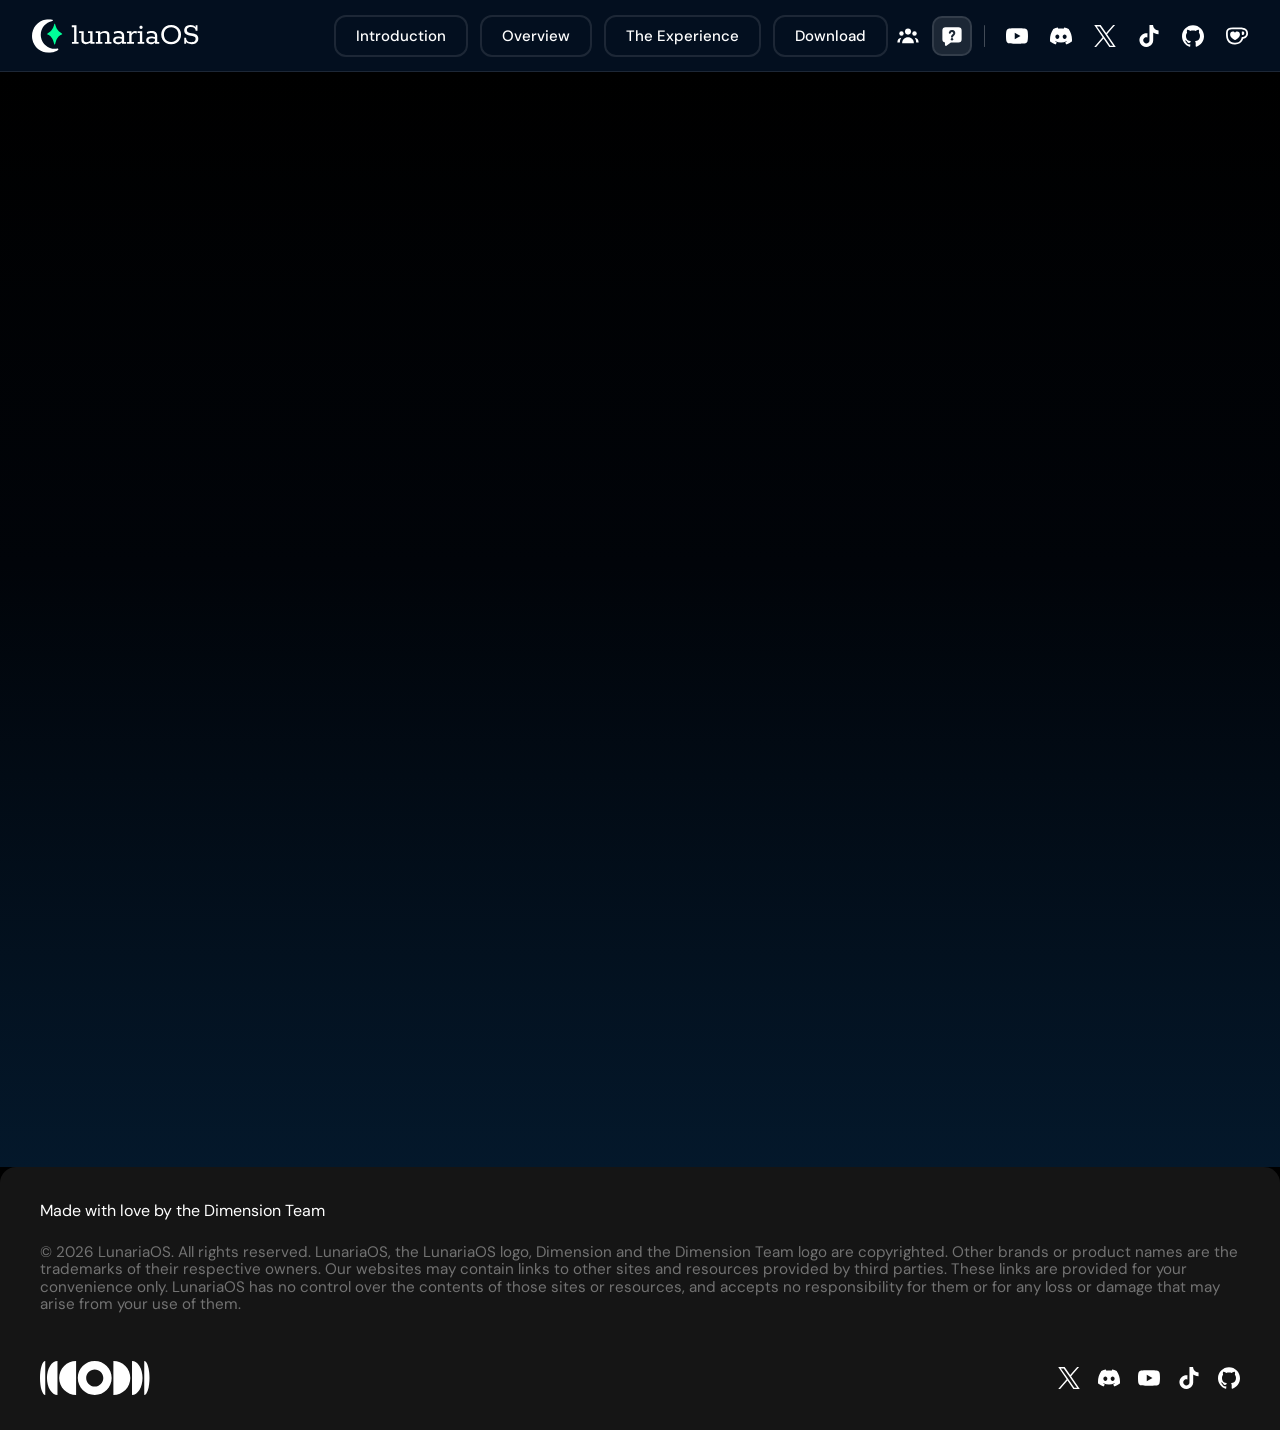
==== commit 38279183: "Fix typo 'Organisation'" ====
--- a/faq.html
+++ b/faq.html
@@ -99,7 +99,7 @@
             <span>Will LunariaOS be Open-Source?</span>
             <svg class="faq-chevron" viewBox="0 0 24 24" aria-hidden="true" focusable="false"><path d="M6 9l6 6 6-6"/></svg>
           </summary>
-          <p class="faq-answer">Yes, we are planning to release LunariaOS for free and Open Source for everyone. Our GitHub Organisation is available <a href="https://github.com/DimensionTeam" target="_blank" rel="noopener noreferrer">here</a>. Please keep in mind that <a href="https://ko-fi.com/lunariaos" target="_blank" rel="noopener noreferrer">donating to us</a> can speed up the development process and release LunariaOS faster!</p>
+          <p class="faq-answer">Yes, we are planning to release LunariaOS for free and Open Source for everyone. Our GitHub Organization is available <a href="https://github.com/DimensionTeam" target="_blank" rel="noopener noreferrer">here</a>. Please keep in mind that <a href="https://ko-fi.com/lunariaos" target="_blank" rel="noopener noreferrer">donating to us</a> can speed up the development process and release LunariaOS faster!</p>
         </details>
         <details class="faq-item reveal" style="--delay: 0.25s">
           <summary class="faq-question">
